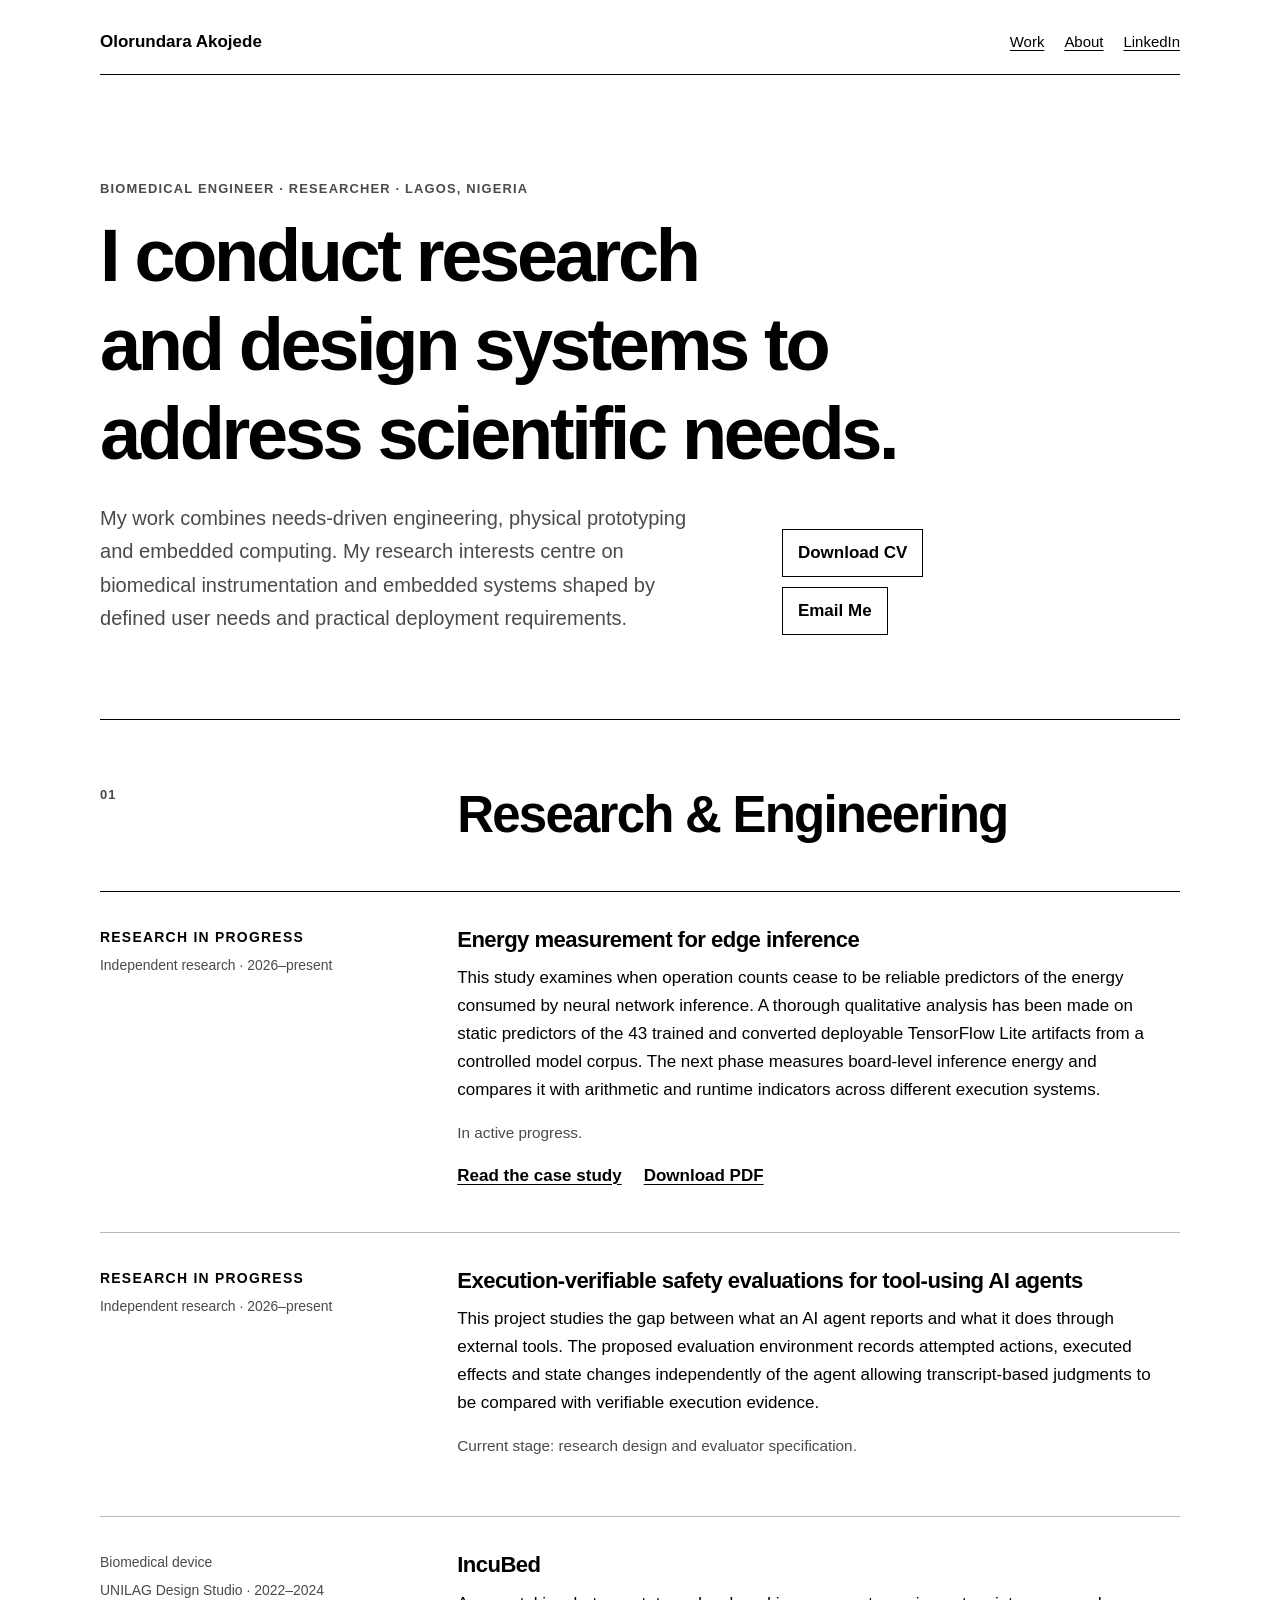
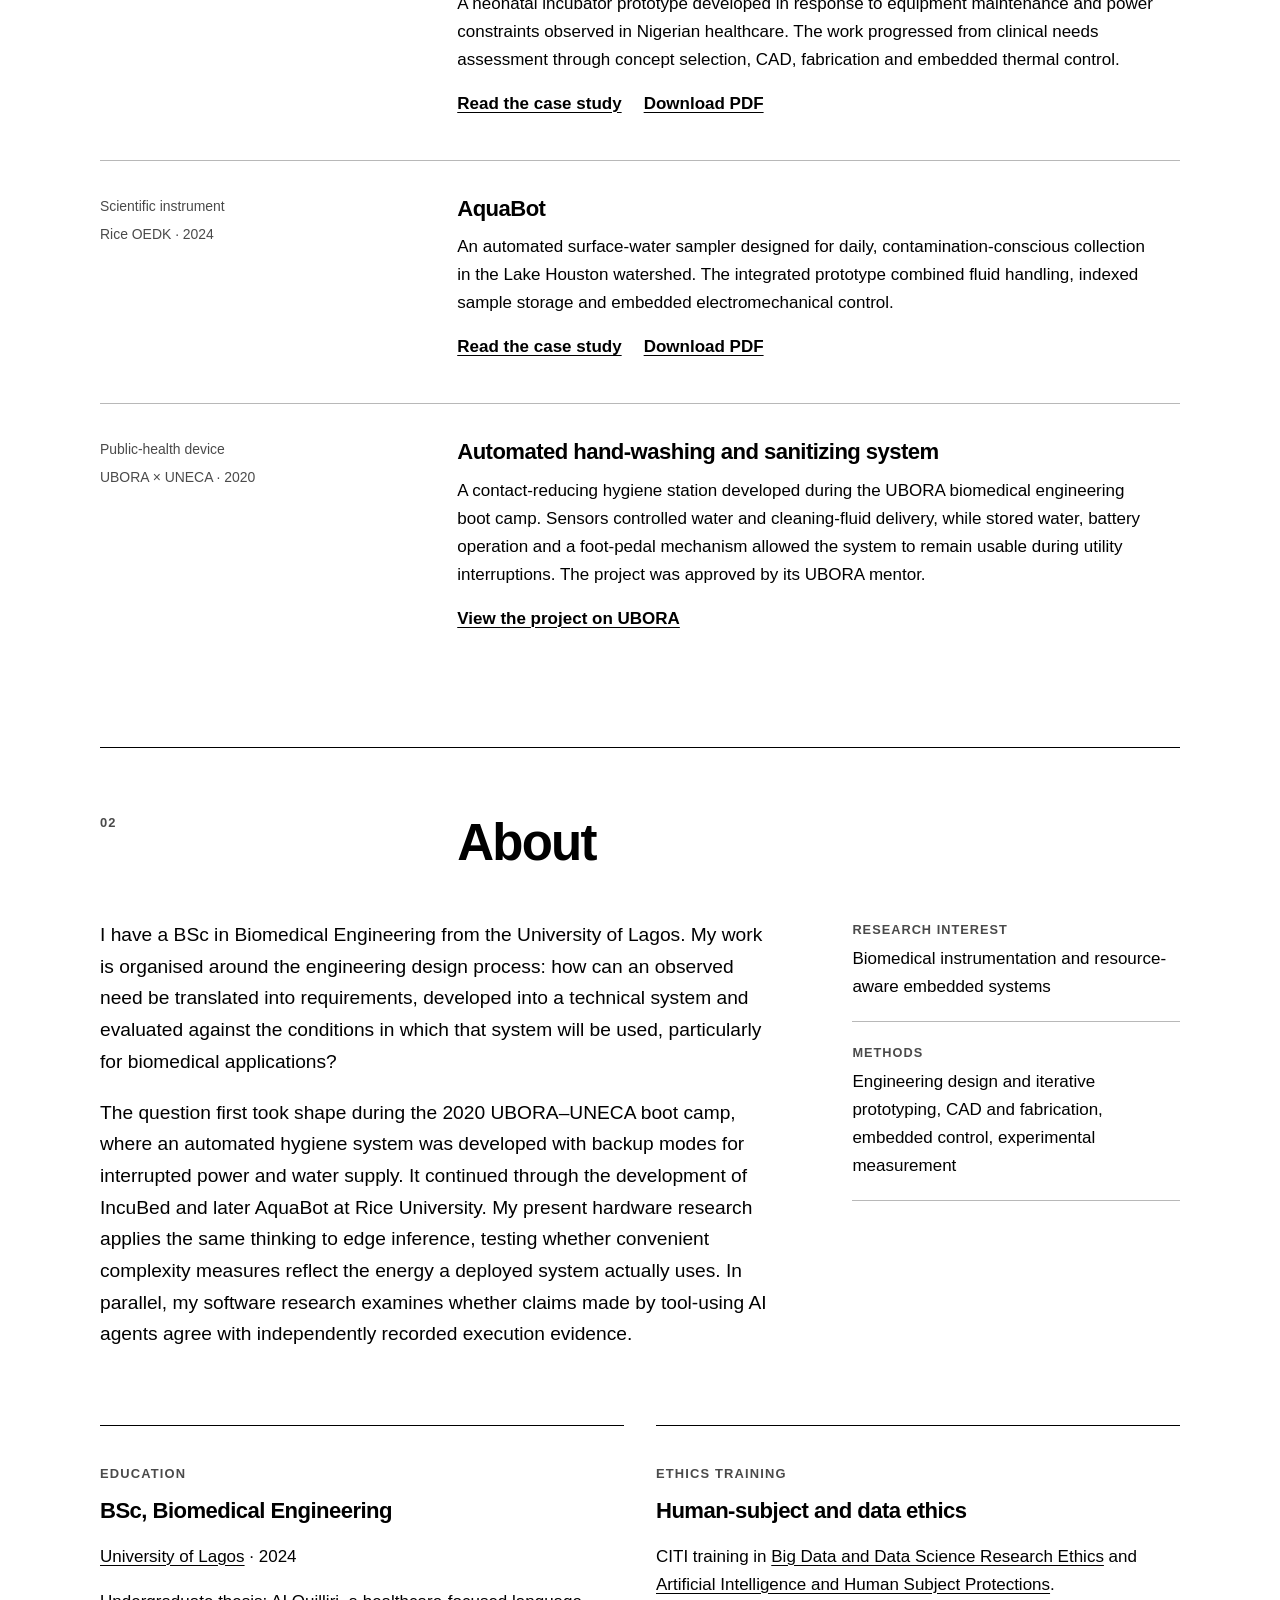
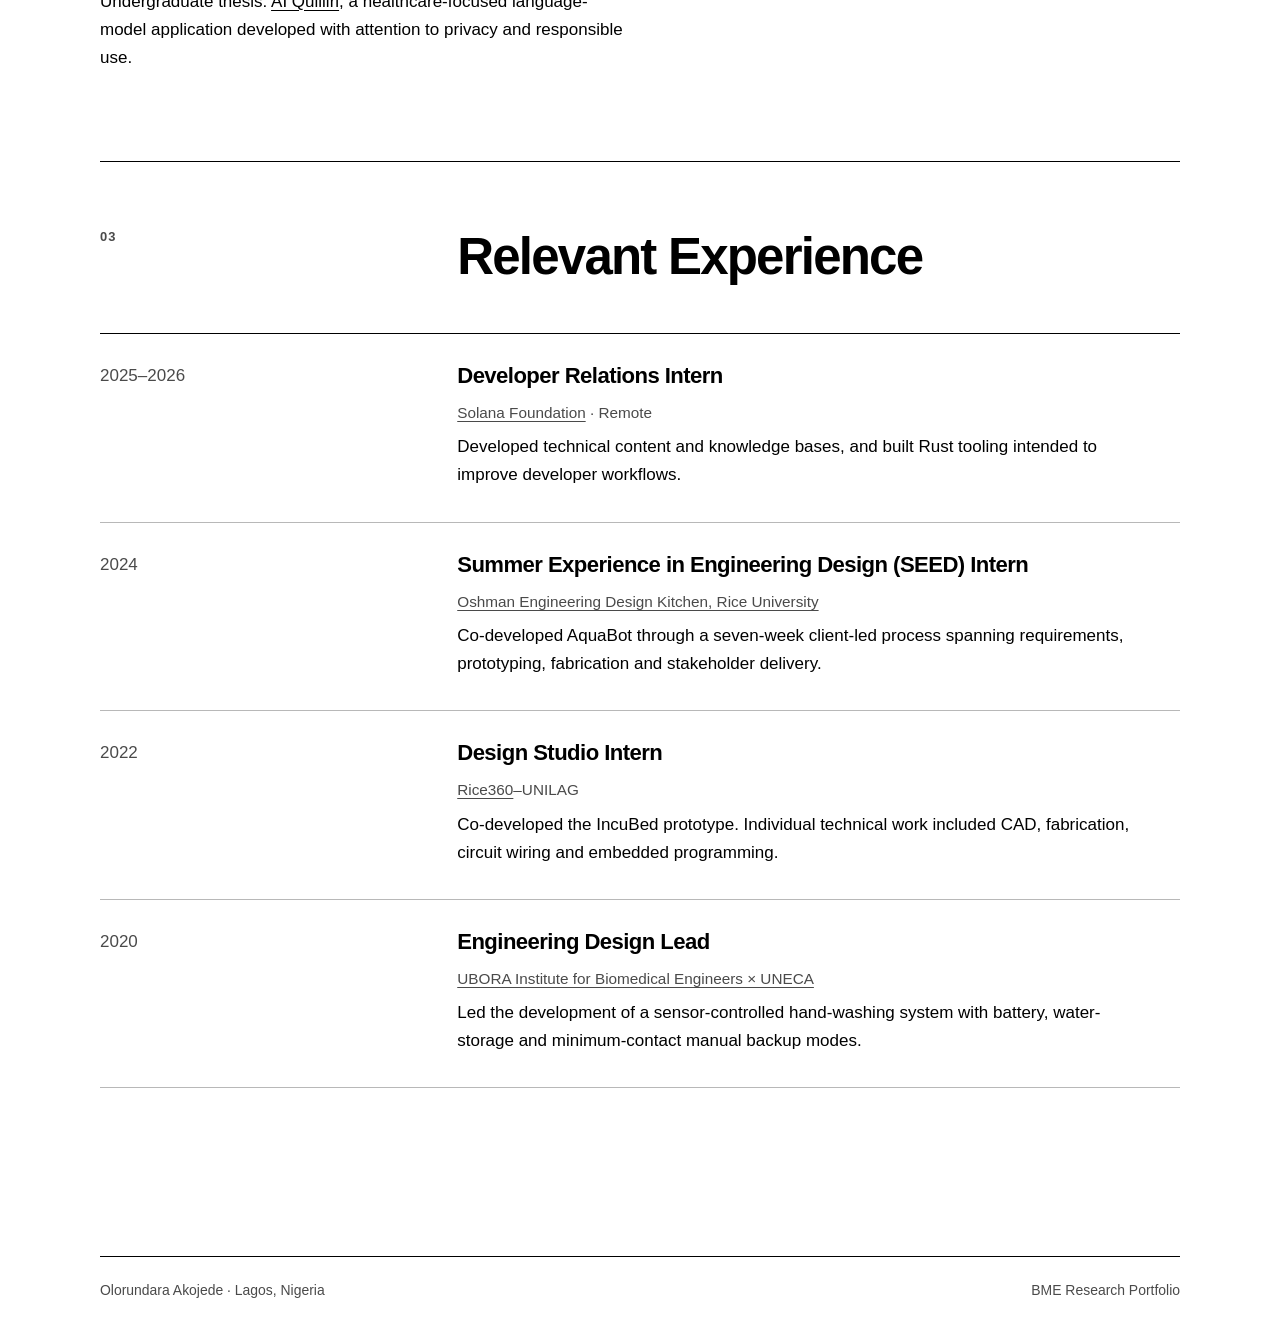
==== index.html @ 92f0db3d "initial commit" ====
<!doctype html>
<html lang="en">
<head>
  <meta charset="utf-8">
  <meta name="viewport" content="width=device-width, initial-scale=1">
  <meta name="description" content="Research portfolio of Olorundara Akojede, a biomedical engineer working across instrumentation, embedded systems and edge inference.">
  <title>Olorundara Akojede — Biomedical engineer and Researcher</title>
  <link rel="stylesheet" href="styles.css">
</head>
<body>
  <header class="site-header">
    <a class="site-name" href="./">Olorundara Akojede</a>
    <nav class="site-nav" aria-label="Primary navigation">
      <a href="#work">Work</a>
      <a href="#about">About</a>
      <a href="https://www.linkedin.com/in/dvrvsimi/">LinkedIn</a>
    </nav>
  </header>

  <main>
    <section class="hero" aria-labelledby="page-title">
      <p class="eyebrow">Biomedical engineer · Researcher · Lagos, Nigeria</p>
      <h1 id="page-title">I conduct research and design systems to address scientific needs.</h1>
      <div class="hero-copy">
        <p>
          My work combines needs-driven engineering, physical prototyping and
          embedded computing. My research interests centre on biomedical
          instrumentation and embedded systems shaped by defined user needs
          and practical deployment requirements.
        </p>
        <div class="primary-links" aria-label="Profile links">
          <a href="downloads/olorundara-akojede-cv.pdf">Download CV</a>
          <a href="mailto:daraakojede01@gmail.com">Email Me</a>
        </div>
      </div>
    </section>

    <section class="section" id="work" aria-labelledby="work-title">
      <div class="section-heading">
        <p class="section-number">01</p>
        <h2 id="work-title">Research & Engineering</h2>
      </div>

      <article class="featured-work current-work">
        <div class="work-meta">
          <p class="status">Research in progress</p>
          <p>Independent research · 2026–present</p>
        </div>
        <div class="work-copy">
          <h3>Energy measurement for edge inference</h3>
          <p>
            This study examines when operation counts cease to be reliable
            predictors of the energy consumed by neural network inference. A thorough qualitative analysis has been made on static predictors of the 43 trained and converted deployable TensorFlow Lite artifacts from a controlled model corpus. The next phase measures
            board-level inference energy and compares it with arithmetic and runtime indicators across different execution systems.
          </p>
          <p class="work-note">
            In active progress.
          </p>
          <div class="project-links">
            <a href="projects/edge-inference-energy/">Read the case study</a>
            <a href="downloads/edge-inference-energy-case-study.pdf">Download PDF</a>
          </div>
        </div>
      </article>

      <article class="featured-work current-work">
        <div class="work-meta">
          <p class="status">Research in progress</p>
          <p>Independent research · 2026–present</p>
        </div>
        <div class="work-copy">
          <h3>Execution-verifiable safety evaluations for tool-using AI agents</h3>
          <p>
            This project studies the gap between what an AI agent reports and
            what it does through external tools. The proposed evaluation
            environment records attempted actions, executed effects and state
            changes independently of the agent allowing transcript-based
            judgments to be compared with verifiable execution evidence.
          </p>
          <p class="work-note">
            Current stage: research design and evaluator specification.
          </p>
        </div>
      </article>

      <article class="featured-work">
        <div class="work-meta">
          <p>Biomedical device</p>
          <p>UNILAG Design Studio · 2022–2024</p>
        </div>
        <div class="work-copy">
          <h3>IncuBed</h3>
          <p>
            A neonatal incubator prototype developed in response to equipment
            maintenance and power constraints observed in Nigerian healthcare.
            The work progressed from clinical needs assessment through concept
            selection, CAD, fabrication and embedded thermal control.
          </p>
          <div class="project-links">
            <a href="projects/incubed/">Read the case study</a>
            <a href="downloads/incubed-technical-case-study.pdf">Download PDF</a>
          </div>
        </div>
      </article>

      <article class="featured-work">
        <div class="work-meta">
          <p>Scientific instrument</p>
          <p>Rice OEDK · 2024</p>
        </div>
        <div class="work-copy">
          <h3>AquaBot</h3>
          <p>
            An automated surface-water sampler designed for daily,
            contamination-conscious collection in the Lake Houston watershed.
            The integrated prototype combined fluid handling, indexed sample
            storage and embedded electromechanical control.
          </p>
          <div class="project-links">
            <a href="projects/aquabot/">Read the case study</a>
            <a href="downloads/aquabot-technical-case-study.pdf">Download PDF</a>
          </div>
        </div>
      </article>

      <article class="featured-work">
        <div class="work-meta">
          <p>Public-health device</p>
          <p>UBORA × UNECA · 2020</p>
        </div>
        <div class="work-copy">
          <h3>Automated hand-washing and sanitizing system</h3>
          <p>
            A contact-reducing hygiene station developed during the UBORA
            biomedical engineering boot camp. Sensors controlled water and
            cleaning-fluid delivery, while stored water, battery operation and
            a foot-pedal mechanism allowed the system to remain usable during
            utility interruptions. The project was approved by its UBORA mentor.
          </p>
          <div class="project-links">
            <a href="https://platform.ubora-biomedical.org/projects/fc8e7135-3fd3-4396-9abc-dc06dca22659">View the project on UBORA</a>
          </div>
        </div>
      </article>
    </section>

    <section class="section" id="about" aria-labelledby="about-title">
      <div class="section-heading">
        <p class="section-number">02</p>
        <h2 id="about-title">About</h2>
      </div>
      <div class="about-grid">
        <div class="about-copy">
          <p>
            I have a BSc in Biomedical Engineering from the University of
            Lagos. My work is organised around the engineering design process:
            how can an observed need be translated into requirements, developed
            into a technical system and evaluated against the conditions in
            which that system will be used, particularly for biomedical
            applications?
          </p>
          <p>
            The question first took shape during the 2020 UBORA–UNECA boot camp,
            where an automated hygiene system was developed with backup modes
            for interrupted power and water supply. It continued through the
            development of IncuBed and later AquaBot at Rice University. My
            present hardware research applies the same thinking to edge
            inference, testing whether convenient complexity measures reflect
            the energy a deployed system actually uses. In parallel, my
            software research examines whether claims made by tool-using AI
            agents agree with independently recorded execution evidence.
          </p>
        </div>
        <dl class="profile-facts">
          <div>
            <dt>Research interest</dt>
            <dd>Biomedical instrumentation and resource-aware embedded systems</dd>
          </div>
          <div>
            <dt>Methods</dt>
            <dd>Engineering design and iterative prototyping, CAD and fabrication, embedded control, experimental measurement</dd>
          </div>
          
        </dl>
      </div>

      <div class="background-grid about-details">
        <article>
          <p class="eyebrow">Education</p>
          <h3>BSc, Biomedical Engineering</h3>
          <p><a href="https://unilag.edu.ng/">University of Lagos</a> · 2024</p>
          <p>Undergraduate thesis: <a href="https://docs.google.com/document/d/1ZW81ZTbGGo_Vd_jp1E2oftiIUj1Y92j4quZ7wsq73sM/edit?usp=drivesdk">AI Quilliri</a>, a healthcare-focused language-model application developed with attention to privacy and responsible use.</p>
        </article>
        <article>
          <p class="eyebrow">Ethics training</p>
          <h3>Human-subject and data ethics</h3>
          <p>
            CITI training in
            <a href="https://www.citiprogram.org/verify/?k5678aa36-f25e-4f86-9d90-2067caba121b-59670761">Big Data and Data Science Research Ethics</a>
            and
            <a href="https://www.citiprogram.org/verify/?wb5d5e115-e290-4fad-8875-8e9c4bbfd83f-59670758">Artificial Intelligence and Human Subject Protections</a>.
          </p>
        </article>
      </div>
    </section>

    <section class="section" aria-labelledby="experience-title">
      <div class="section-heading">
        <p class="section-number">03</p>
        <h2 id="experience-title">Relevant Experience</h2>
      </div>
      <div class="record-list">
        <article class="record">
          <p class="record-date">2025–2026</p>
          <div>
            <h3>Developer Relations Intern</h3>
            <p class="record-place"><a href="https://solana.org/">Solana Foundation</a> · Remote</p>
            <p>Developed technical content and knowledge bases, and built Rust tooling intended to improve developer workflows.</p>
          </div>
        </article>
        <article class="record">
          <p class="record-date">2024</p>
          <div>
            <h3>Summer Experience in Engineering Design (SEED) Intern</h3>
            <p class="record-place"><a href="https://oedk.rice.edu/">Oshman Engineering Design Kitchen, Rice University</a></p>
            <p>Co-developed AquaBot through a seven-week client-led process spanning requirements, prototyping, fabrication and stakeholder delivery.</p>
          </div>
        </article>
        <article class="record">
          <p class="record-date">2022</p>
          <div>
            <h3>Design Studio Intern</h3>
            <p class="record-place"><a href="https://rice360.rice.edu/">Rice360</a>–UNILAG</p>
            <p>Co-developed the IncuBed prototype. Individual technical work included CAD, fabrication, circuit wiring and embedded programming.</p>
          </div>
        </article>
        <article class="record">
          <p class="record-date">2020</p>
          <div>
            <h3>Engineering Design Lead</h3>
            <p class="record-place"><a href="https://platform.ubora-biomedical.org/projects/fc8e7135-3fd3-4396-9abc-dc06dca22659">UBORA Institute for Biomedical Engineers × UNECA</a></p>
            <p>Led the development of a sensor-controlled hand-washing system with battery, water-storage and minimum-contact manual backup modes.</p>
          </div>
        </article>
      </div>
    </section>

  </main>

  <footer class="site-footer">
    <span>Olorundara Akojede · Lagos, Nigeria</span>
    <span>BME Research Portfolio</span>
  </footer>
</body>
</html>
---- styles.css ----
:root {
  color-scheme: light;
  --ink: #000;
  --paper: #fff;
  --muted: #4a4a4a;
  --rule: #b8b8b8;
  --measure: 760px;
}

* {
  box-sizing: border-box;
}

html {
  background: var(--paper);
  color: var(--ink);
  font-family: Arial, Helvetica, sans-serif;
  font-size: 17px;
  line-height: 1.65;
}

body {
  margin: 0;
  background: var(--paper);
}

a {
  color: inherit;
  text-decoration-thickness: 1px;
  text-underline-offset: 0.18em;
}

a:hover,
a:focus-visible {
  text-decoration-thickness: 2px;
}

.site-header,
.site-footer,
main {
  width: min(calc(100% - 40px), 1080px);
  margin-inline: auto;
}

.site-header {
  display: flex;
  align-items: baseline;
  justify-content: space-between;
  gap: 24px;
  padding: 28px 0 18px;
  border-bottom: 1px solid var(--ink);
}

.site-name {
  font-size: 1rem;
  font-weight: 700;
  text-decoration: none;
}

.site-nav {
  display: flex;
  gap: 20px;
  font-size: 0.88rem;
}

main {
  padding: 72px 0 96px;
}

.intro,
.project-report {
  max-width: var(--measure);
}

.hero {
  padding: 18px 0 84px;
}

.hero h1 {
  max-width: 980px;
}

.hero-copy {
  display: grid;
  grid-template-columns: minmax(0, 1.7fr) minmax(180px, 0.6fr);
  gap: 64px;
  align-items: end;
  max-width: 900px;
}

.hero-copy > p {
  margin: 0;
  color: var(--muted);
  font-size: 1.18rem;
}

.primary-links,
.project-links {
  display: flex;
  flex-wrap: wrap;
  gap: 10px 22px;
}

.primary-links {
  align-items: stretch;
  font-weight: 700;
}

.primary-links a {
  padding: 9px 15px;
  border: 1px solid var(--ink);
  text-decoration: none;
}

.primary-links a:hover,
.primary-links a:focus-visible {
  background: var(--ink);
  color: var(--paper);
}

.eyebrow,
.project-meta,
.project-label {
  color: var(--muted);
  font-size: 0.76rem;
  font-weight: 700;
  letter-spacing: 0.09em;
  text-transform: uppercase;
}

h1,
h2,
h3,
h4 {
  line-height: 1.2;
  text-wrap: balance;
}

h1 {
  max-width: 900px;
  margin: 10px 0 24px;
  font-size: clamp(2.15rem, 6vw, 4.35rem);
  letter-spacing: -0.045em;
}

.intro > p:not(.eyebrow) {
  max-width: 650px;
  color: var(--muted);
  font-size: 1.18rem;
}

.project-list {
  margin-top: 72px;
  border-top: 1px solid var(--ink);
}

.project-summary {
  display: grid;
  grid-template-columns: minmax(150px, 0.45fr) minmax(0, 1fr);
  gap: 32px;
  padding: 34px 0 38px;
  border-bottom: 1px solid var(--ink);
}

.project-summary h2 {
  margin: 0 0 8px;
  font-size: clamp(1.6rem, 3vw, 2.2rem);
}

.project-summary p {
  margin: 0 0 14px;
}

.project-link {
  font-weight: 700;
}

.section {
  padding: 64px 0 72px;
  border-top: 1px solid var(--ink);
}

.section-heading {
  display: grid;
  grid-template-columns: minmax(150px, 0.45fr) minmax(0, 1fr);
  gap: 32px;
  margin-bottom: 46px;
}

.section-heading h2,
.section-number {
  margin: 0;
}

.section-heading h2 {
  font-size: clamp(1.8rem, 4vw, 3rem);
  letter-spacing: -0.035em;
}

.section-number,
.status {
  color: var(--muted);
  font-size: 0.76rem;
  font-weight: 700;
  letter-spacing: 0.09em;
  text-transform: uppercase;
}

.featured-work {
  display: grid;
  grid-template-columns: minmax(150px, 0.45fr) minmax(0, 1fr);
  gap: 32px;
  padding: 34px 0 42px;
  border-top: 1px solid var(--rule);
}

.featured-work:first-of-type {
  border-top-color: var(--ink);
}

.work-meta p {
  margin: 0 0 5px;
  color: var(--muted);
  font-size: 0.82rem;
}

.work-meta .status {
  color: var(--ink);
}

.work-copy h3,
.record h3,
.background-grid h3 {
  margin: 0 0 10px;
  font-size: 1.3rem;
  line-height: 1.28;
  letter-spacing: -0.025em;
  text-align: left;
  text-wrap: wrap;
}

.work-copy > p {
  max-width: 700px;
  margin: 0 0 16px;
}

.work-note {
  color: var(--muted);
  font-size: 0.9rem;
}

.project-links {
  font-weight: 700;
}

.about-grid {
  display: grid;
  grid-template-columns: minmax(0, 1.35fr) minmax(260px, 0.65fr);
  gap: 72px;
}

.about-copy {
  max-width: 700px;
  font-size: 1.13rem;
}

.about-copy p:first-child {
  margin-top: 0;
}

.profile-facts {
  margin: 0;
}

.profile-facts div {
  padding: 0 0 20px;
  margin-bottom: 20px;
  border-bottom: 1px solid var(--rule);
}

.profile-facts dt {
  margin-bottom: 5px;
  color: var(--muted);
  font-size: 0.75rem;
  font-weight: 700;
  letter-spacing: 0.08em;
  text-transform: uppercase;
}

.profile-facts dd {
  margin: 0;
}

.record-list {
  border-top: 1px solid var(--ink);
}

.record {
  display: grid;
  grid-template-columns: minmax(150px, 0.45fr) minmax(0, 1fr);
  gap: 32px;
  padding: 28px 0 32px;
  border-bottom: 1px solid var(--rule);
}

.record-date,
.record-place {
  color: var(--muted);
}

.record-date,
.record p {
  margin-top: 0;
}

.record-place {
  margin-bottom: 8px;
  font-size: 0.9rem;
}

.record div > p:last-child {
  max-width: 680px;
  margin-bottom: 0;
}

.background-grid {
  display: grid;
  grid-template-columns: repeat(2, minmax(0, 1fr));
  gap: 32px;
}

.about-details {
  margin-top: 56px;
}

.background-grid article {
  padding-top: 24px;
  border-top: 1px solid var(--ink);
}

.project-header {
  max-width: 900px;
  margin-bottom: 56px;
}

.project-header h1 {
  font-size: clamp(2.2rem, 6vw, 4.4rem);
}

.project-actions {
  display: flex;
  flex-wrap: wrap;
  gap: 12px 22px;
  margin-top: 28px;
}

.project-actions a {
  font-weight: 700;
}

.project-report {
  font-family: Georgia, "Times New Roman", serif;
}

.project-report h1 {
  display: none;
}

.project-report h2 {
  margin: 3.2rem 0 1rem;
  padding-top: 0.65rem;
  border-top: 1px solid var(--ink);
  font-family: Arial, Helvetica, sans-serif;
  font-size: 1.65rem;
  letter-spacing: -0.02em;
}

.project-report h3 {
  margin: 2.2rem 0 0.65rem;
  font-family: Arial, Helvetica, sans-serif;
  font-size: 1.18rem;
}

.project-report p,
.project-report li {
  max-width: 72ch;
}

.project-report img {
  display: block;
  max-width: min(100%, 760px);
  max-height: 680px;
  width: auto;
  height: auto;
  margin: 34px auto 12px;
  object-fit: contain;
}

.project-report img + em,
.project-report p:has(> img) + p strong:first-child {
  font-family: Arial, Helvetica, sans-serif;
  font-size: 0.85rem;
}

blockquote {
  margin: 1.5rem 0;
  padding-left: 1.25rem;
  border-left: 3px solid var(--ink);
}

table {
  display: block;
  width: 100%;
  margin: 1.5rem 0 2rem;
  overflow-x: auto;
  border-collapse: collapse;
  font-family: Arial, Helvetica, sans-serif;
  font-size: 0.88rem;
  line-height: 1.45;
}

th,
td {
  min-width: 150px;
  padding: 10px 12px;
  border: 1px solid var(--ink);
  text-align: left;
  vertical-align: top;
}

th {
  background: #f1f1f1;
}

code {
  font-family: ui-monospace, SFMono-Regular, Menlo, Consolas, monospace;
  font-size: 0.88em;
}

.site-footer {
  display: flex;
  justify-content: space-between;
  gap: 20px;
  padding: 22px 0 36px;
  border-top: 1px solid var(--ink);
  color: var(--muted);
  font-size: 0.82rem;
}

@media (max-width: 650px) {
  .site-header,
  .project-summary,
  .hero-copy,
  .section-heading,
  .featured-work,
  .about-grid,
  .record,
  .background-grid,
  .site-footer {
    display: block;
  }

  .site-nav {
    margin-top: 8px;
  }

  main {
    padding-top: 48px;
  }

  .project-summary .project-label {
    margin-bottom: 10px;
  }

  .hero {
    padding-bottom: 56px;
  }

  .primary-links {
    margin-top: 24px;
  }

  .section {
    padding: 48px 0 56px;
  }

  .section-number,
  .work-meta,
  .record-date {
    margin-bottom: 12px;
  }

  .about-copy {
    font-size: 1.04rem;
  }

  .profile-facts {
    margin-top: 38px;
  }

  .background-grid article + article {
    margin-top: 36px;
  }

  .site-footer span {
    display: block;
    margin-bottom: 5px;
  }
}

@page {
  size: A4;
  margin: 18mm 17mm 20mm;
}

@media print {
  html {
    font-size: 10.5pt;
    line-height: 1.48;
  }

  .site-header,
  .site-footer,
  .project-actions,
  .web-only {
    display: none !important;
  }

  main {
    width: auto;
    padding: 0;
  }

  .project-header {
    margin-bottom: 10mm;
  }

  .project-header h1 {
    margin-top: 2mm;
    font-size: 27pt;
  }

  .project-report {
    max-width: none;
  }

  .project-report h2 {
    break-after: avoid;
    margin-top: 9mm;
    font-size: 16pt;
  }

  .project-report h3,
  figure,
  img {
    break-inside: avoid;
  }

  table {
    display: table;
    overflow: visible;
    break-inside: auto;
  }

  thead {
    display: table-header-group;
  }

  tr {
    break-inside: avoid;
  }

  #references + ol {
    font-size: 9.4pt;
    line-height: 1.34;
  }

  .edge-energy-case-study table {
    font-size: 8.2pt;
    line-height: 1.28;
  }

  .edge-energy-case-study th,
  .edge-energy-case-study td {
    min-width: 0;
    padding: 5px 6px;
  }

  .project-report img {
    max-height: 160mm;
    margin-top: 7mm;
  }

  a {
    text-decoration: none;
  }
}
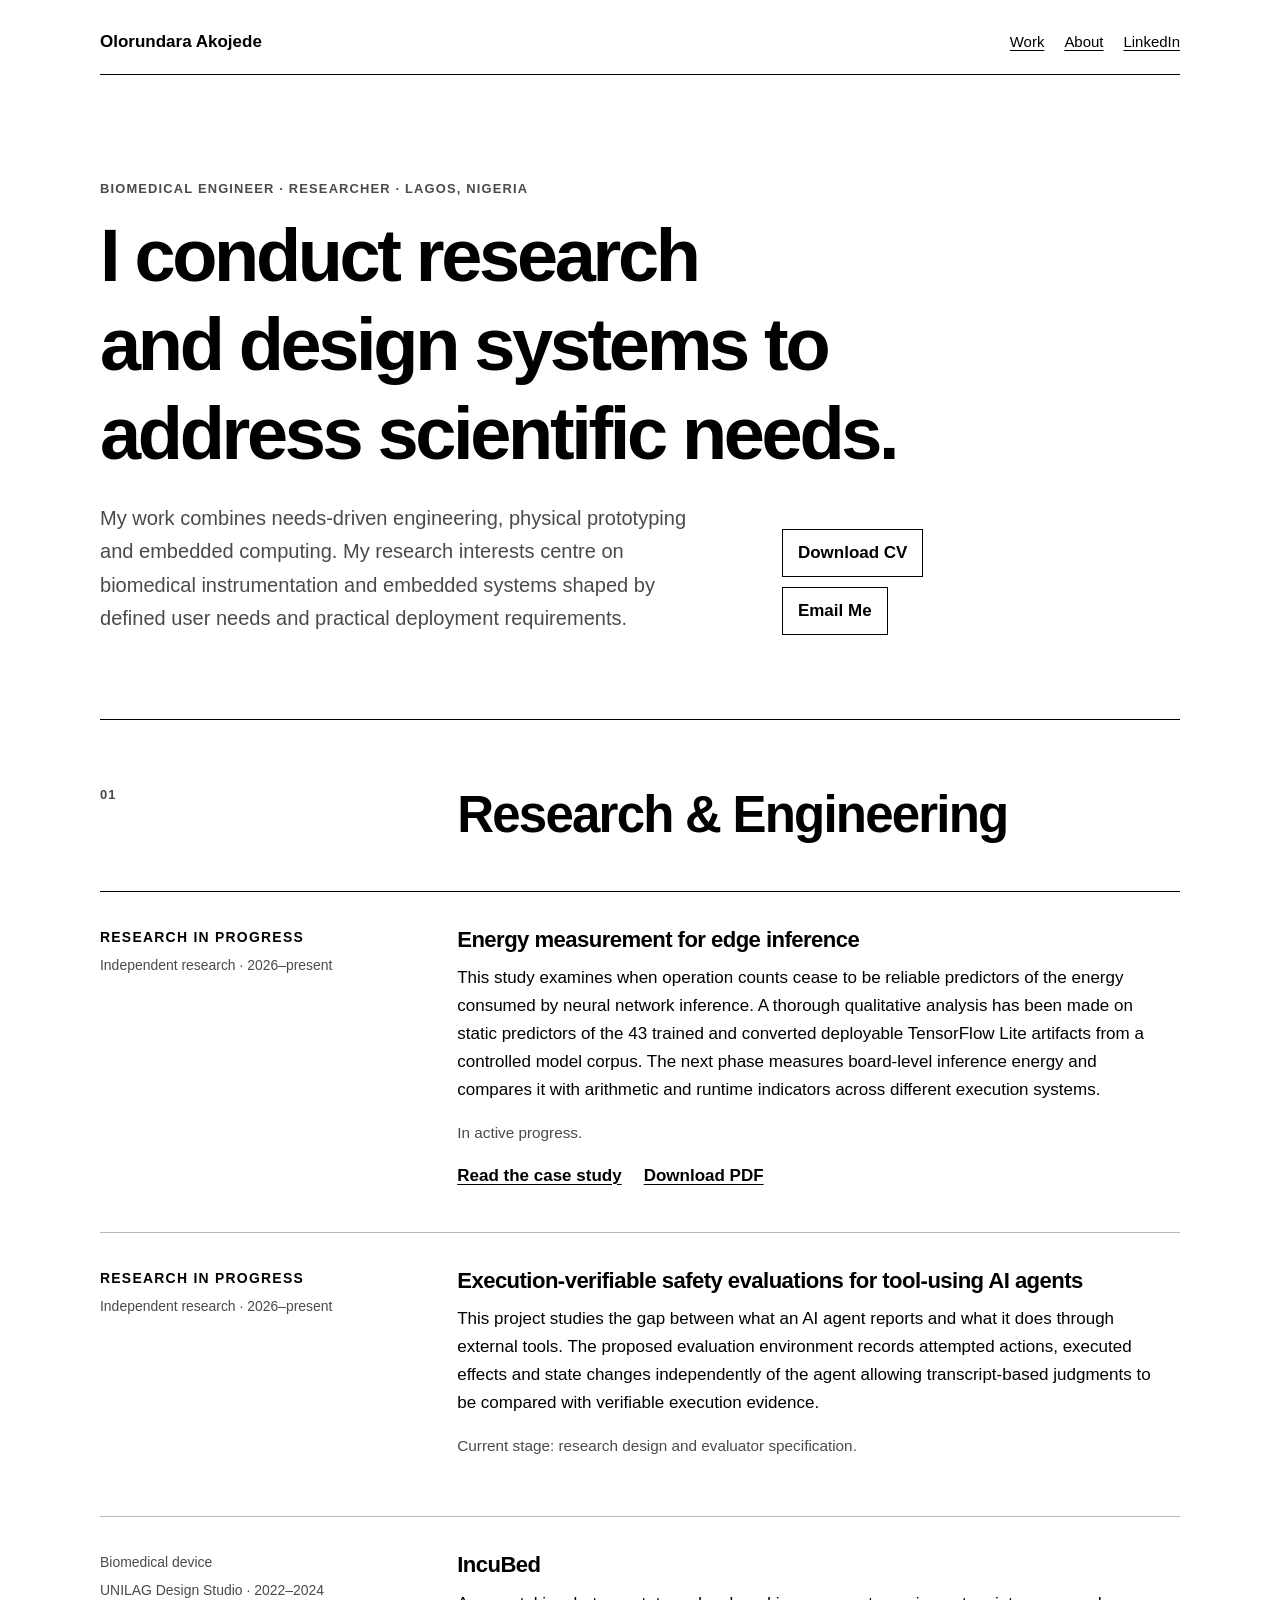
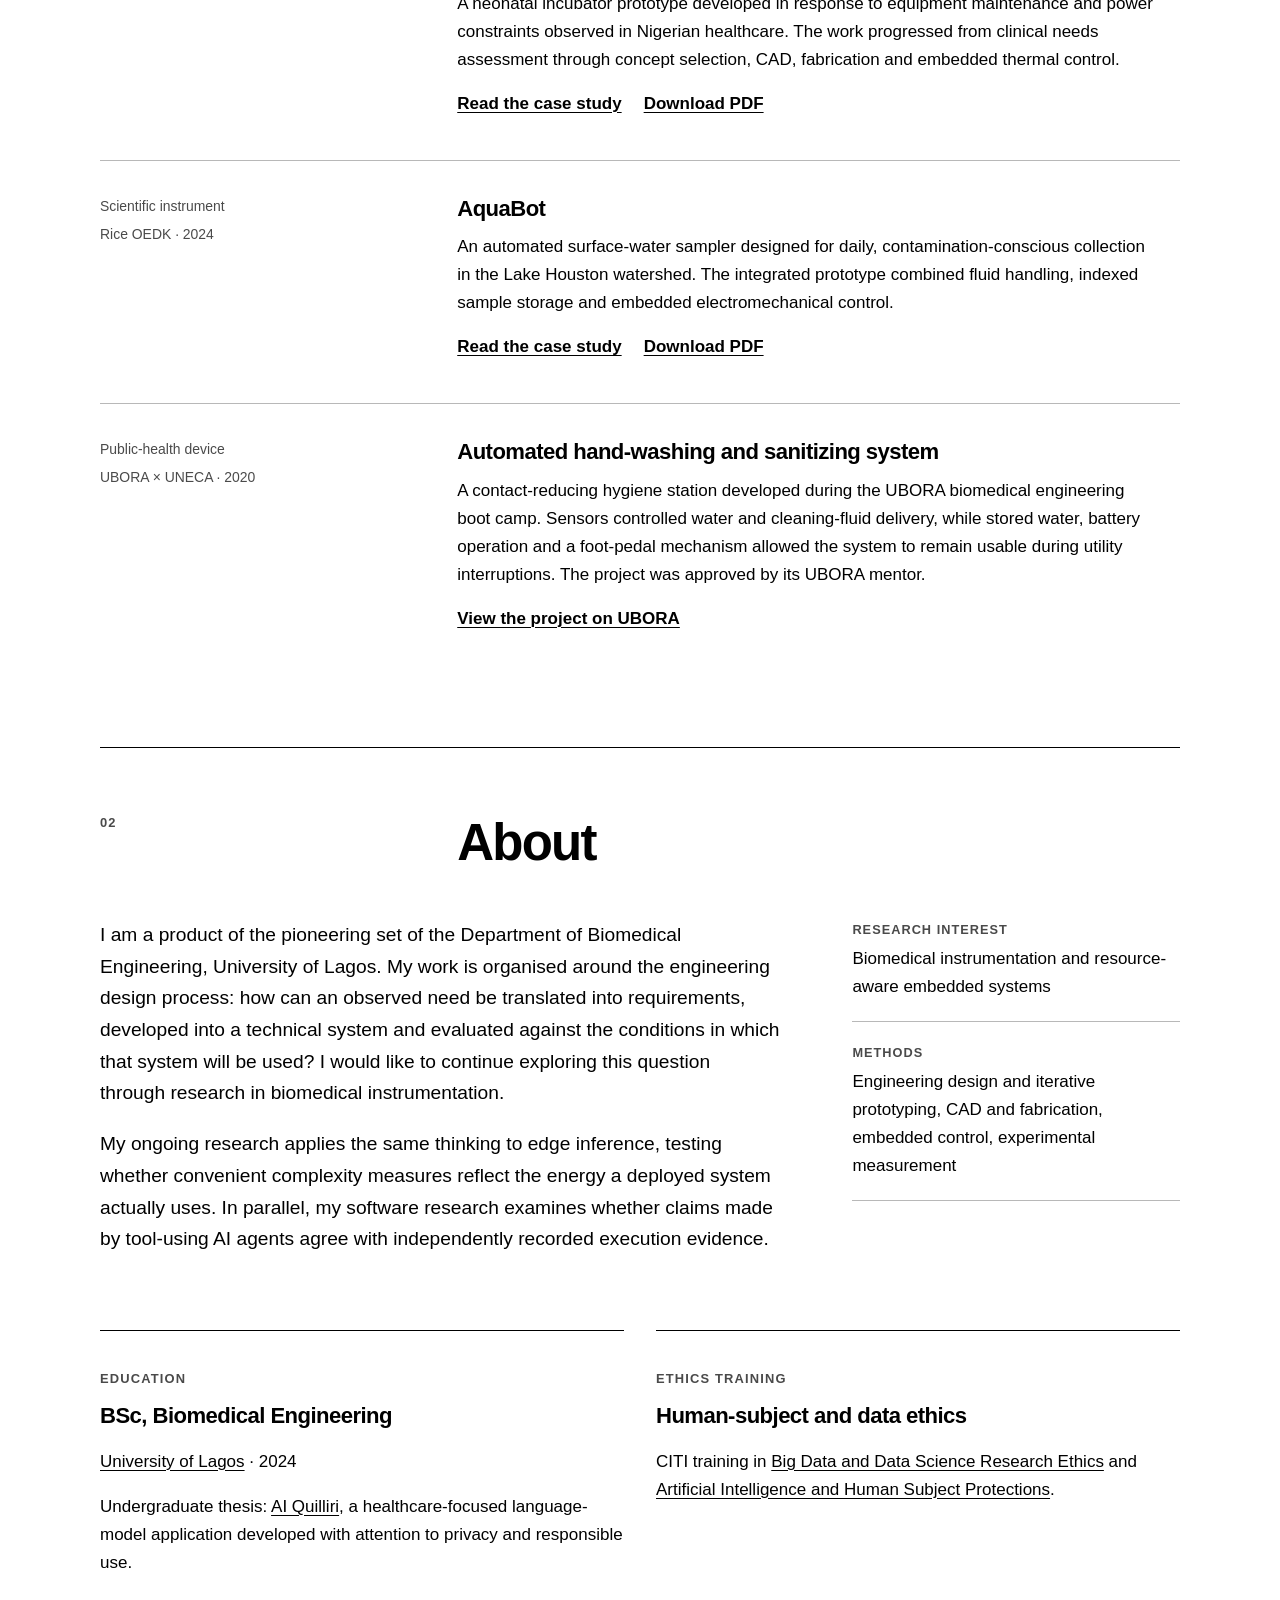
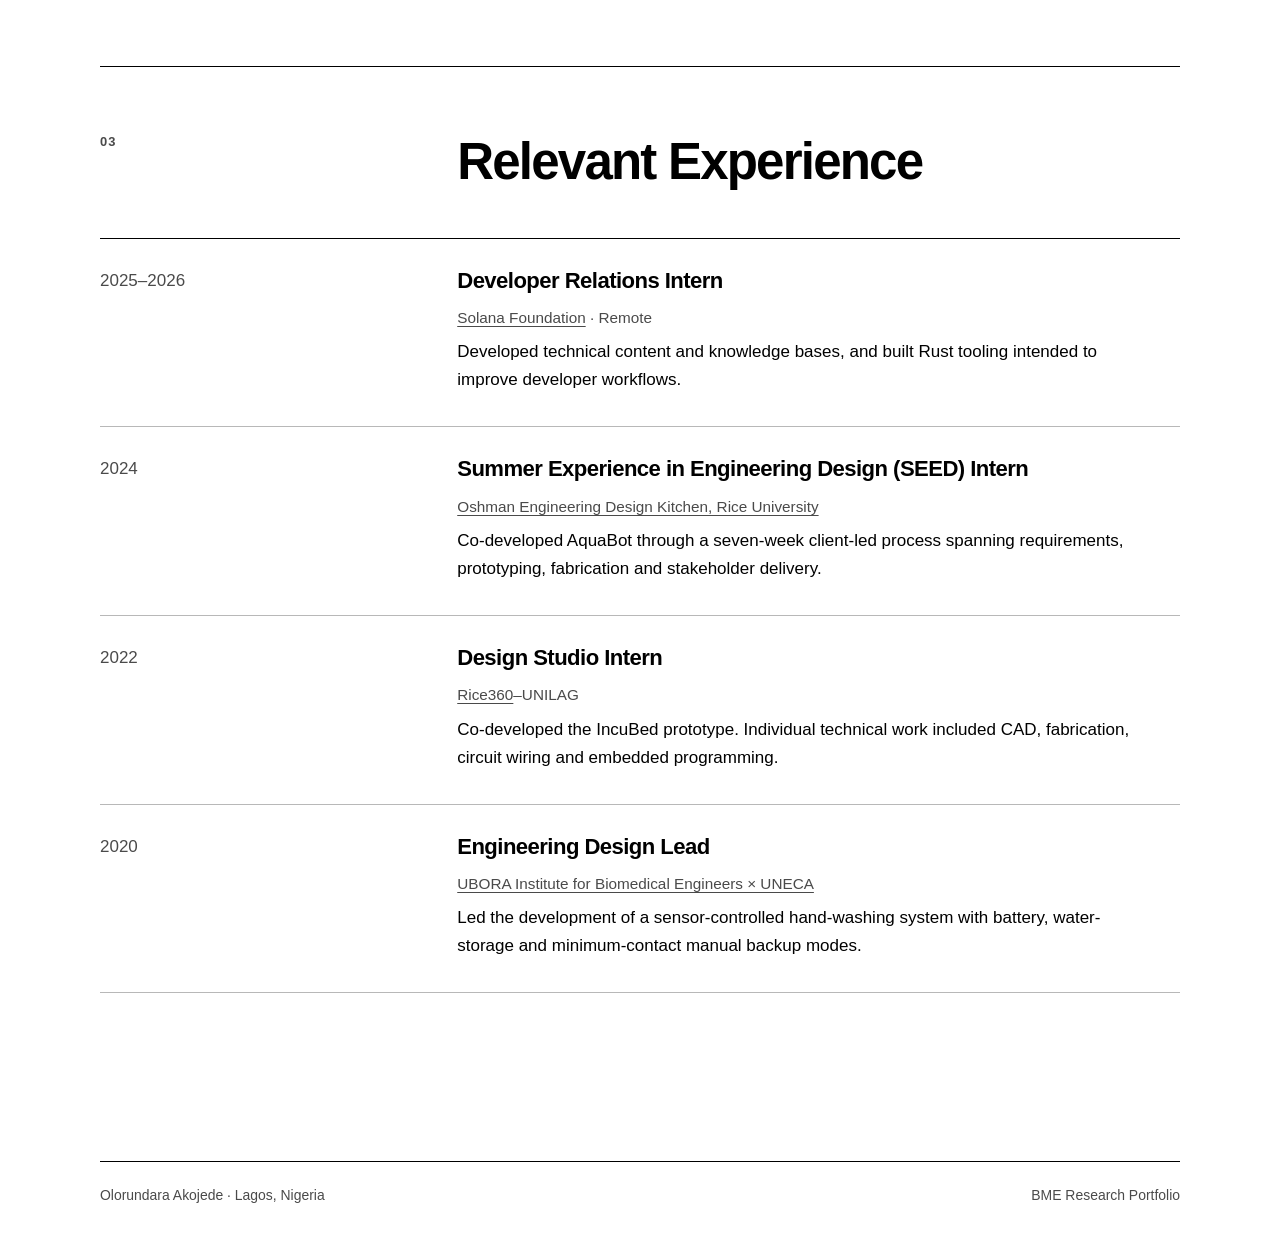
==== commit 2a17ab31: "cleanup" ====
--- a/index.html
+++ b/index.html
@@ -6,6 +6,7 @@
   <meta name="description" content="Research portfolio of Olorundara Akojede, a biomedical engineer working across instrumentation, embedded systems and edge inference.">
   <title>Olorundara Akojede — Biomedical engineer and Researcher</title>
   <link rel="stylesheet" href="styles.css">
+  <link rel="icon" type="image/jpeg" href="pfp.jpeg">
 </head>
 <body>
   <header class="site-header">
@@ -152,19 +153,14 @@
       <div class="about-grid">
         <div class="about-copy">
           <p>
-            I have a BSc in Biomedical Engineering from the University of
+            I am a product of the pioneering set of the Department of Biomedical Engineering, University of
             Lagos. My work is organised around the engineering design process:
             how can an observed need be translated into requirements, developed
             into a technical system and evaluated against the conditions in
-            which that system will be used, particularly for biomedical
-            applications?
-          </p>
-          <p>
-            The question first took shape during the 2020 UBORA–UNECA boot camp,
-            where an automated hygiene system was developed with backup modes
-            for interrupted power and water supply. It continued through the
-            development of IncuBed and later AquaBot at Rice University. My
-            present hardware research applies the same thinking to edge
+            which that system will be used? I would like to continue exploring this question through research in biomedical instrumentation.
+          </p>
+          <p>
+            My ongoing research applies the same thinking to edge
             inference, testing whether convenient complexity measures reflect
             the energy a deployed system actually uses. In parallel, my
             software research examines whether claims made by tool-using AI
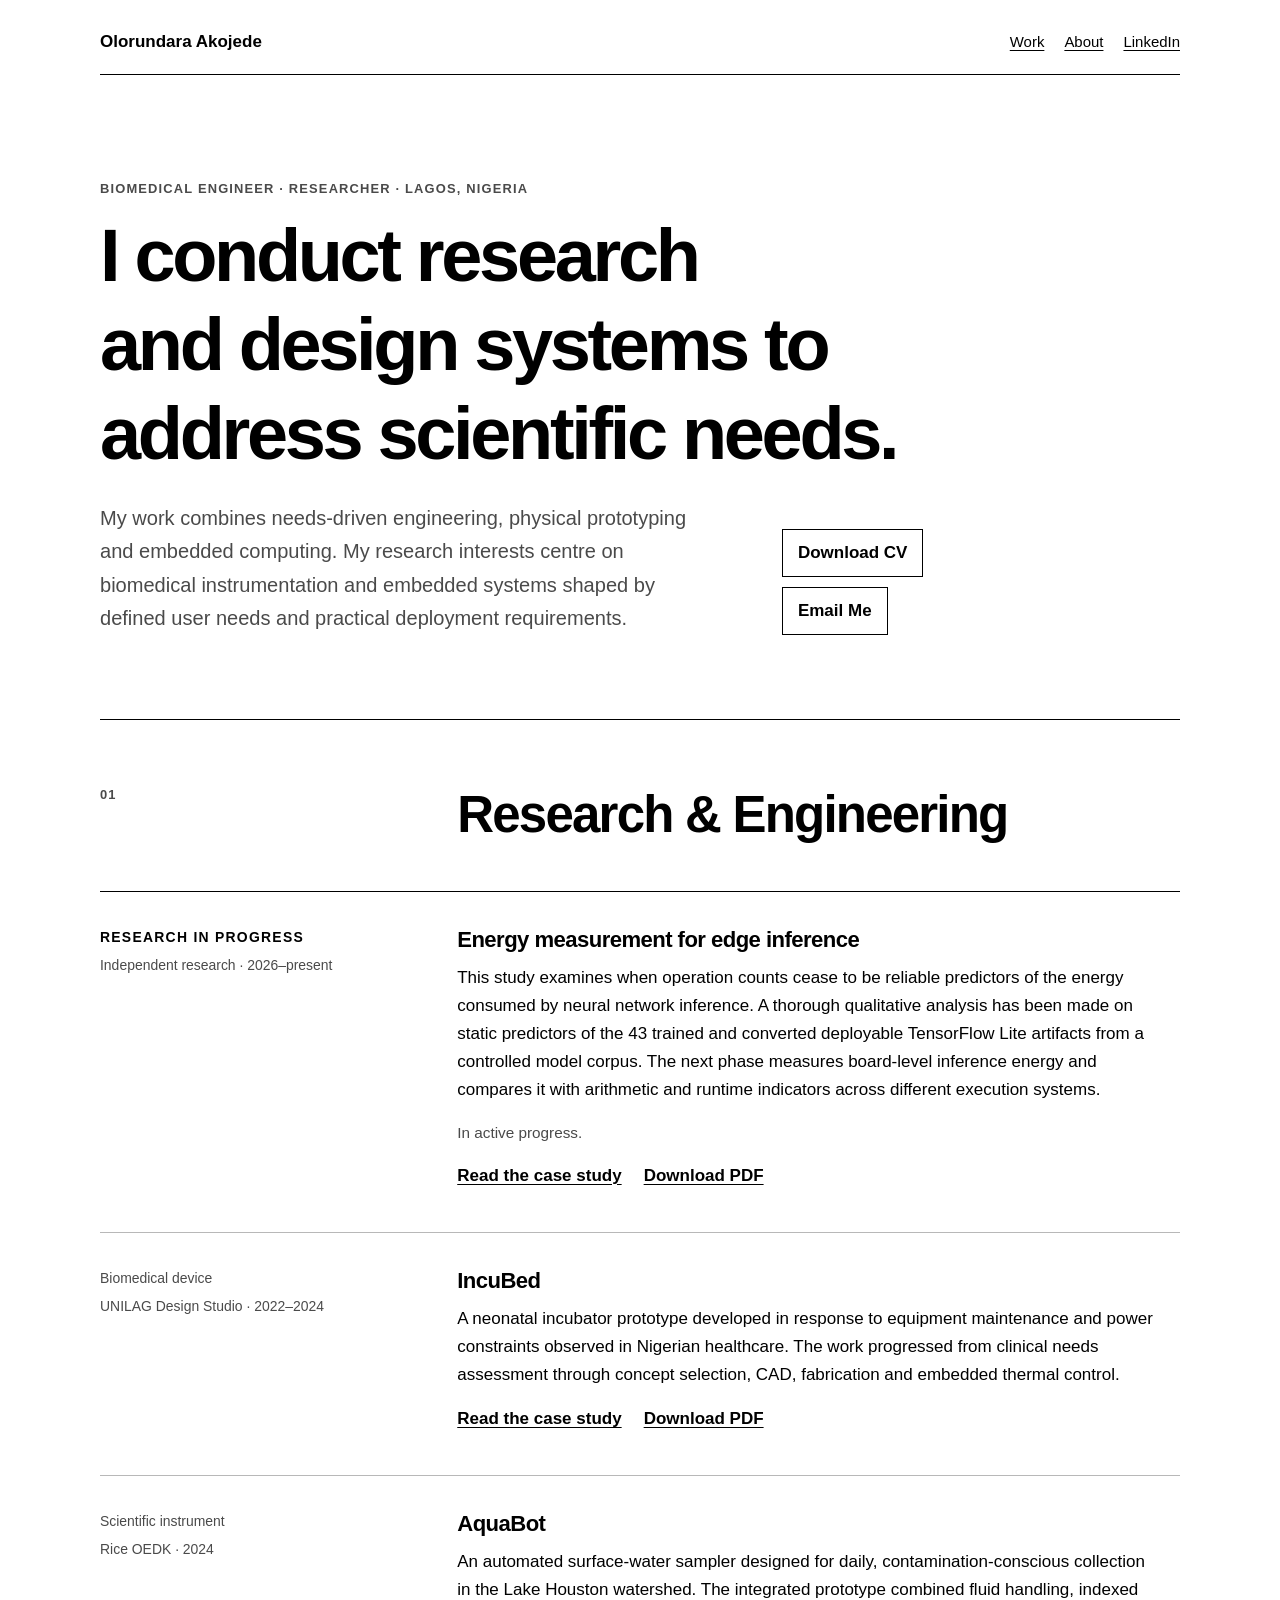
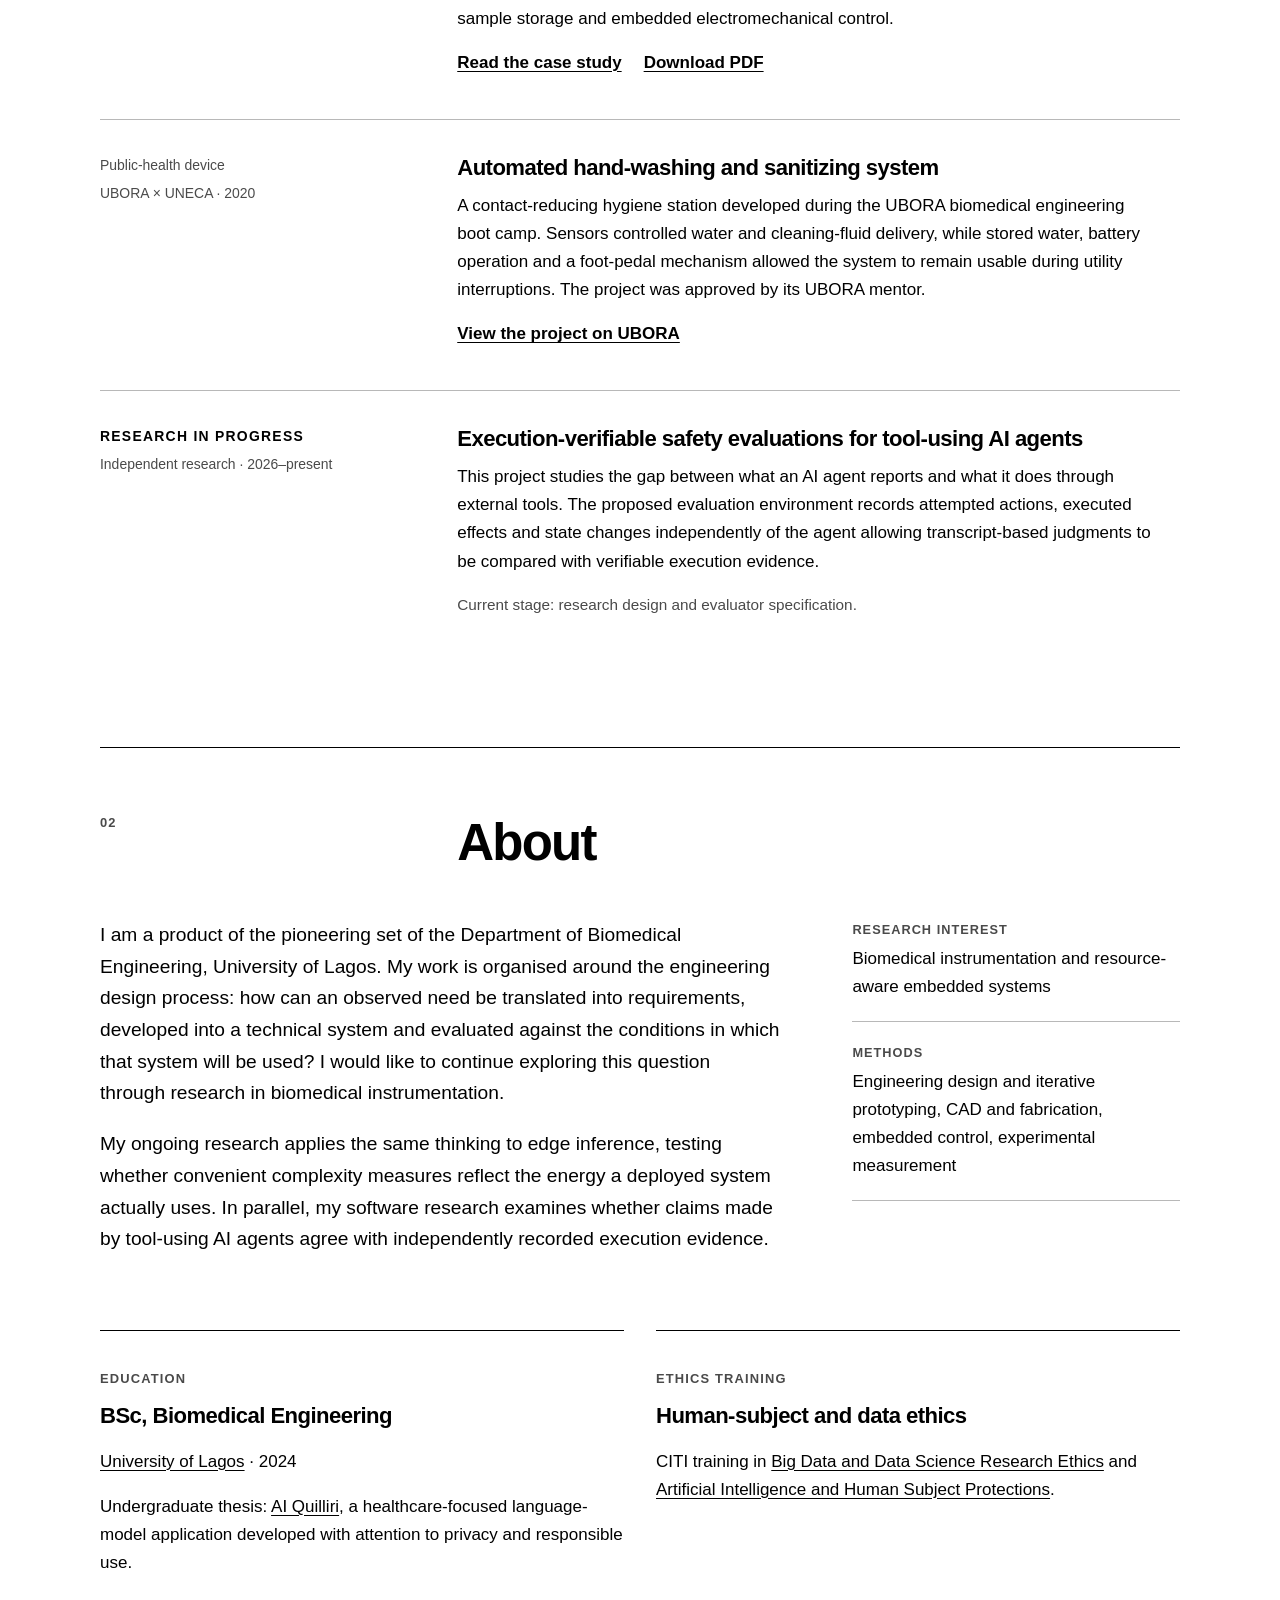
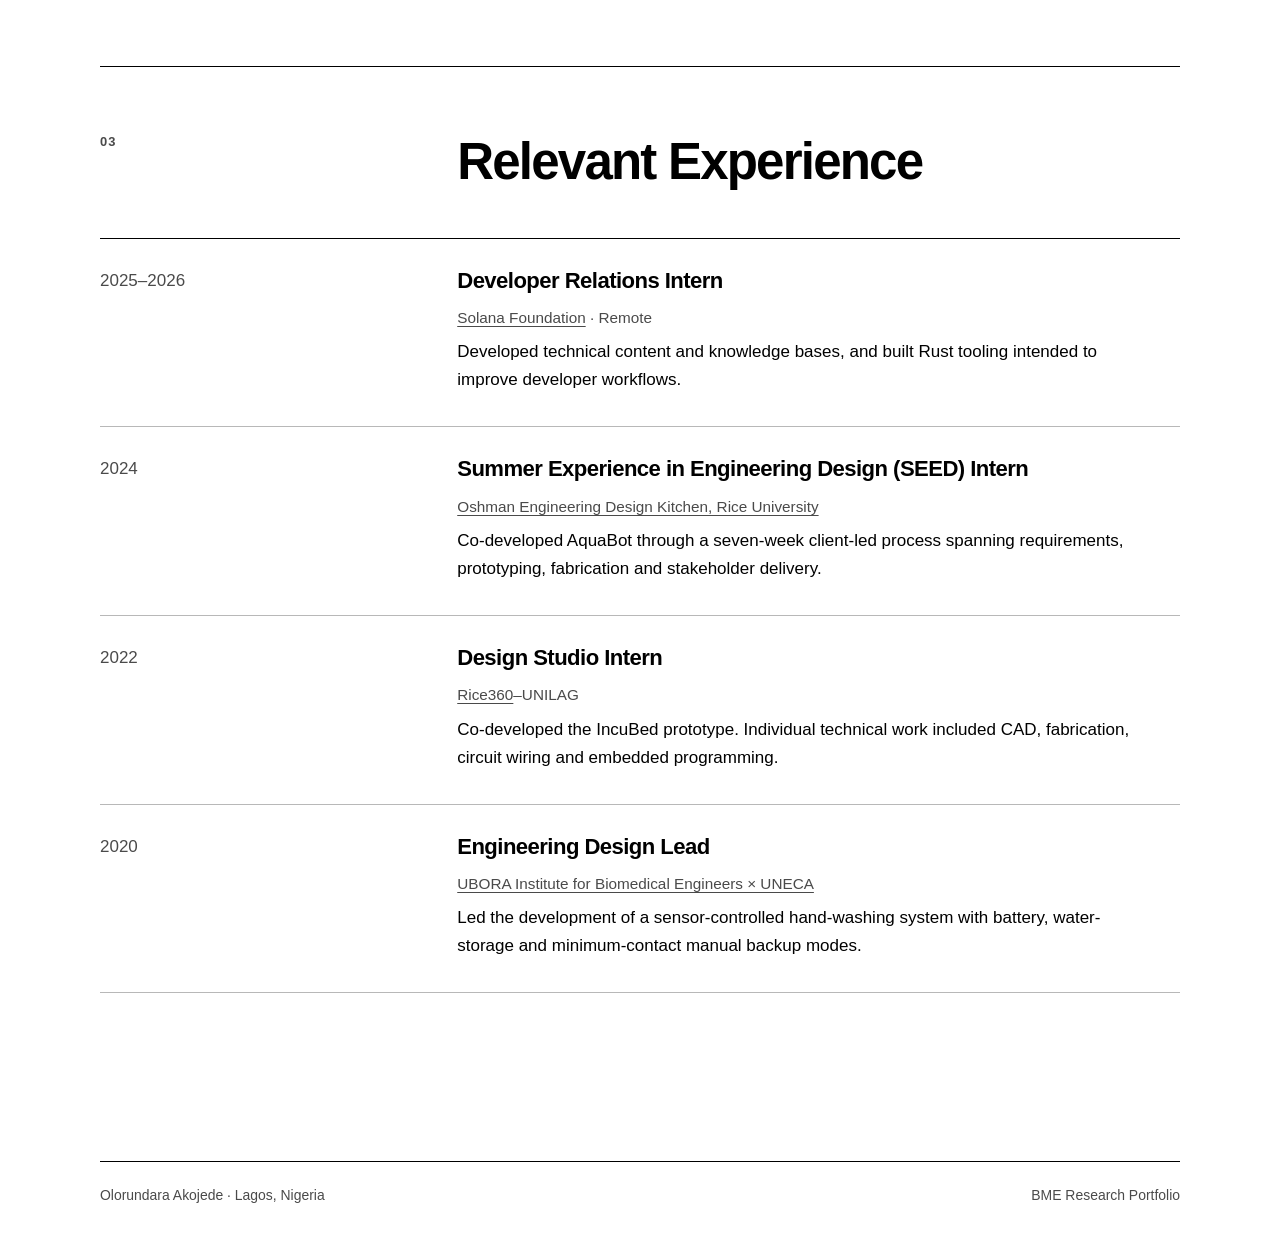
==== commit 45d5c7a7: "update cv" ====
--- a/index.html
+++ b/index.html
@@ -64,6 +64,66 @@
         </div>
       </article>
 
+      <article class="featured-work">
+        <div class="work-meta">
+          <p>Biomedical device</p>
+          <p>UNILAG Design Studio · 2022–2024</p>
+        </div>
+        <div class="work-copy">
+          <h3>IncuBed</h3>
+          <p>
+            A neonatal incubator prototype developed in response to equipment
+            maintenance and power constraints observed in Nigerian healthcare.
+            The work progressed from clinical needs assessment through concept
+            selection, CAD, fabrication and embedded thermal control.
+          </p>
+          <div class="project-links">
+            <a href="projects/incubed/">Read the case study</a>
+            <a href="downloads/incubed-technical-case-study.pdf">Download PDF</a>
+          </div>
+        </div>
+      </article>
+
+      <article class="featured-work">
+        <div class="work-meta">
+          <p>Scientific instrument</p>
+          <p>Rice OEDK · 2024</p>
+        </div>
+        <div class="work-copy">
+          <h3>AquaBot</h3>
+          <p>
+            An automated surface-water sampler designed for daily,
+            contamination-conscious collection in the Lake Houston watershed.
+            The integrated prototype combined fluid handling, indexed sample
+            storage and embedded electromechanical control.
+          </p>
+          <div class="project-links">
+            <a href="projects/aquabot/">Read the case study</a>
+            <a href="downloads/aquabot-technical-case-study.pdf">Download PDF</a>
+          </div>
+        </div>
+      </article>
+
+      <article class="featured-work">
+        <div class="work-meta">
+          <p>Public-health device</p>
+          <p>UBORA × UNECA · 2020</p>
+        </div>
+        <div class="work-copy">
+          <h3>Automated hand-washing and sanitizing system</h3>
+          <p>
+            A contact-reducing hygiene station developed during the UBORA
+            biomedical engineering boot camp. Sensors controlled water and
+            cleaning-fluid delivery, while stored water, battery operation and
+            a foot-pedal mechanism allowed the system to remain usable during
+            utility interruptions. The project was approved by its UBORA mentor.
+          </p>
+          <div class="project-links">
+            <a href="https://platform.ubora-biomedical.org/projects/fc8e7135-3fd3-4396-9abc-dc06dca22659">View the project on UBORA</a>
+          </div>
+        </div>
+      </article>
+      
       <article class="featured-work current-work">
         <div class="work-meta">
           <p class="status">Research in progress</p>
@@ -84,65 +144,6 @@
         </div>
       </article>
 
-      <article class="featured-work">
-        <div class="work-meta">
-          <p>Biomedical device</p>
-          <p>UNILAG Design Studio · 2022–2024</p>
-        </div>
-        <div class="work-copy">
-          <h3>IncuBed</h3>
-          <p>
-            A neonatal incubator prototype developed in response to equipment
-            maintenance and power constraints observed in Nigerian healthcare.
-            The work progressed from clinical needs assessment through concept
-            selection, CAD, fabrication and embedded thermal control.
-          </p>
-          <div class="project-links">
-            <a href="projects/incubed/">Read the case study</a>
-            <a href="downloads/incubed-technical-case-study.pdf">Download PDF</a>
-          </div>
-        </div>
-      </article>
-
-      <article class="featured-work">
-        <div class="work-meta">
-          <p>Scientific instrument</p>
-          <p>Rice OEDK · 2024</p>
-        </div>
-        <div class="work-copy">
-          <h3>AquaBot</h3>
-          <p>
-            An automated surface-water sampler designed for daily,
-            contamination-conscious collection in the Lake Houston watershed.
-            The integrated prototype combined fluid handling, indexed sample
-            storage and embedded electromechanical control.
-          </p>
-          <div class="project-links">
-            <a href="projects/aquabot/">Read the case study</a>
-            <a href="downloads/aquabot-technical-case-study.pdf">Download PDF</a>
-          </div>
-        </div>
-      </article>
-
-      <article class="featured-work">
-        <div class="work-meta">
-          <p>Public-health device</p>
-          <p>UBORA × UNECA · 2020</p>
-        </div>
-        <div class="work-copy">
-          <h3>Automated hand-washing and sanitizing system</h3>
-          <p>
-            A contact-reducing hygiene station developed during the UBORA
-            biomedical engineering boot camp. Sensors controlled water and
-            cleaning-fluid delivery, while stored water, battery operation and
-            a foot-pedal mechanism allowed the system to remain usable during
-            utility interruptions. The project was approved by its UBORA mentor.
-          </p>
-          <div class="project-links">
-            <a href="https://platform.ubora-biomedical.org/projects/fc8e7135-3fd3-4396-9abc-dc06dca22659">View the project on UBORA</a>
-          </div>
-        </div>
-      </article>
     </section>
 
     <section class="section" id="about" aria-labelledby="about-title">
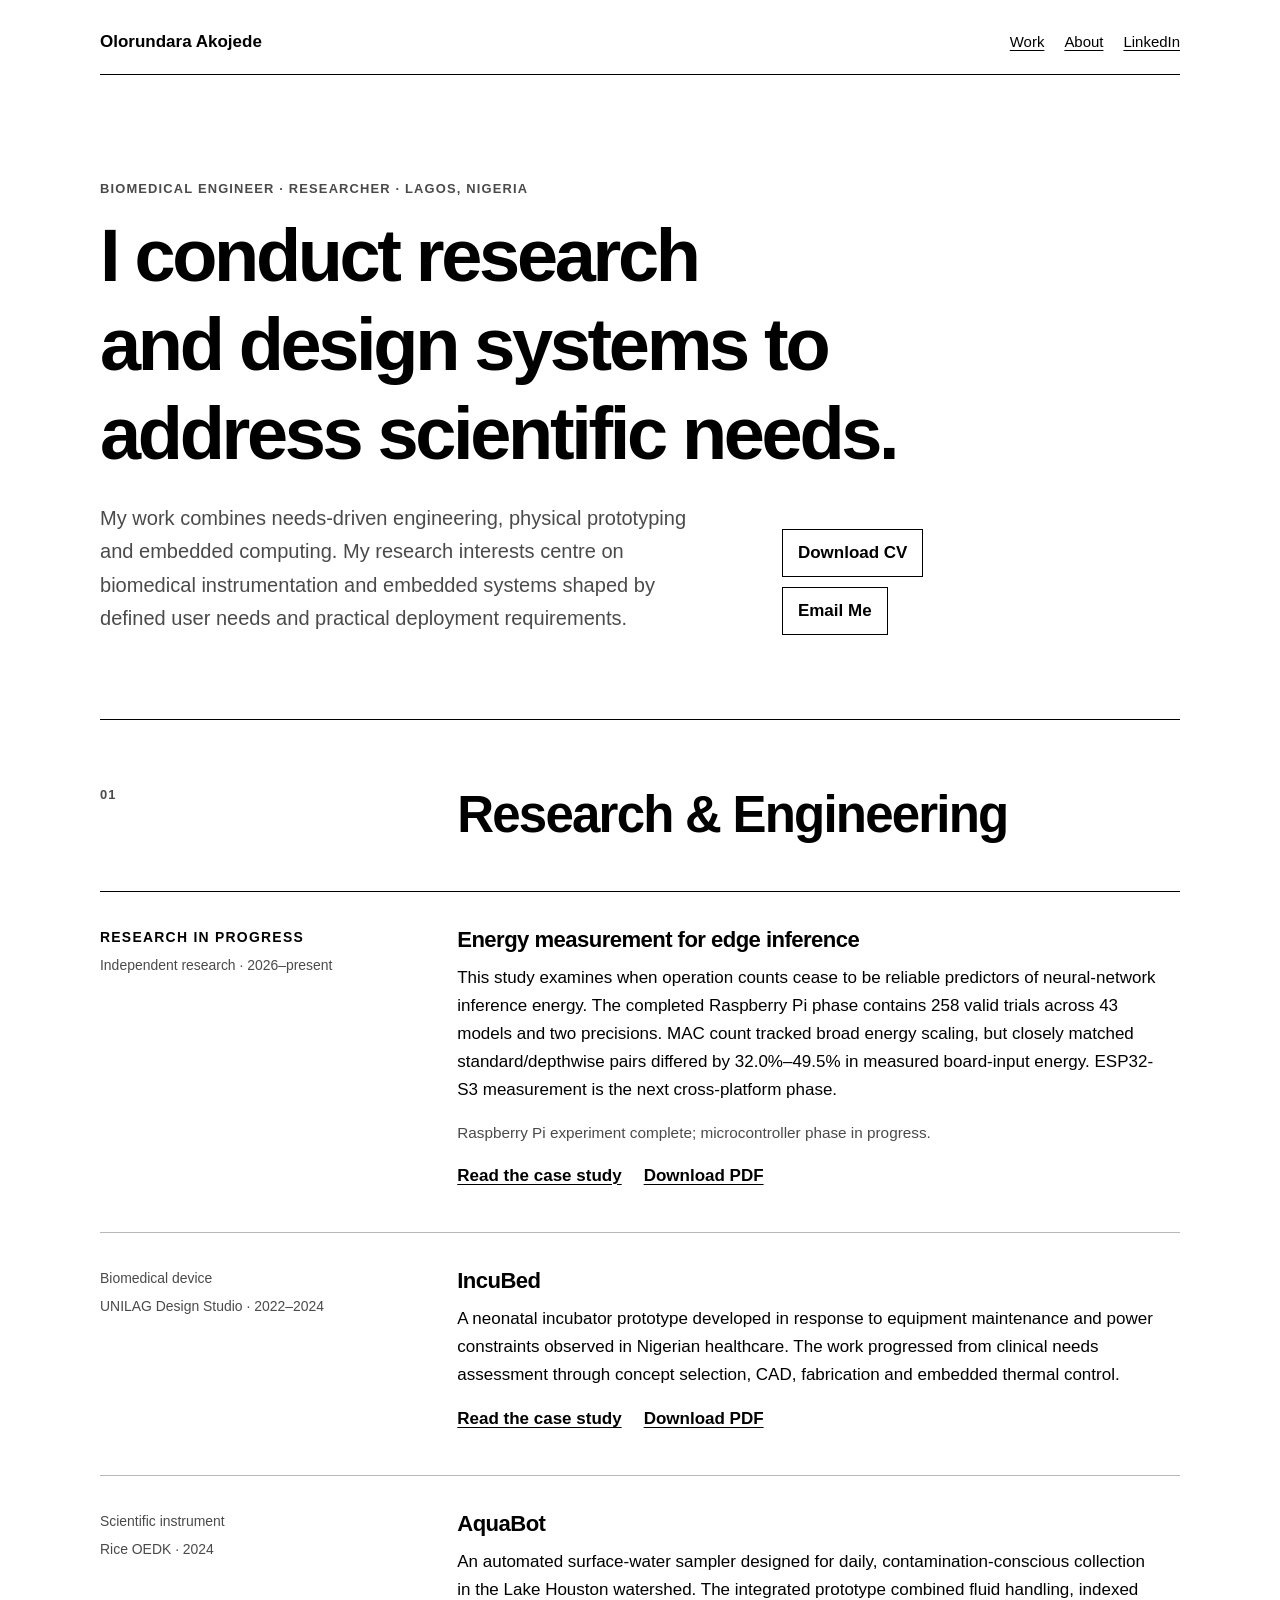
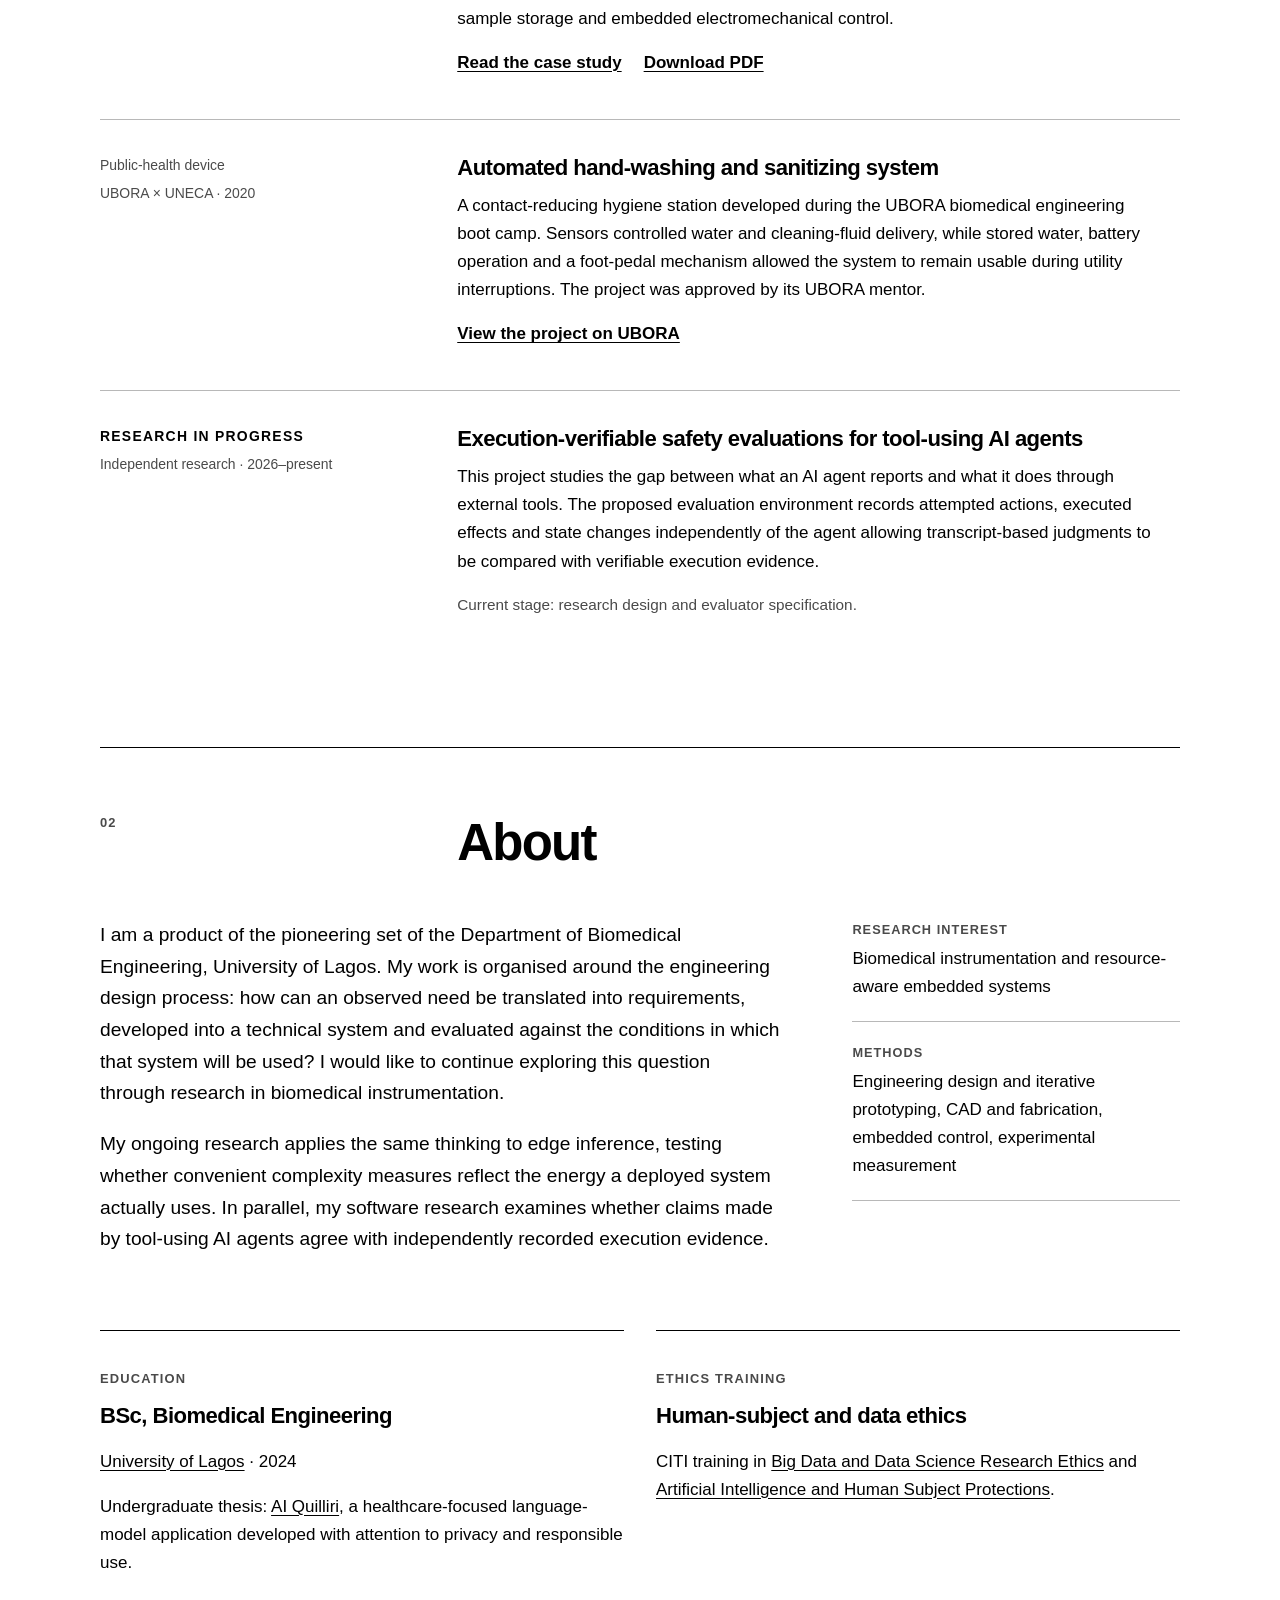
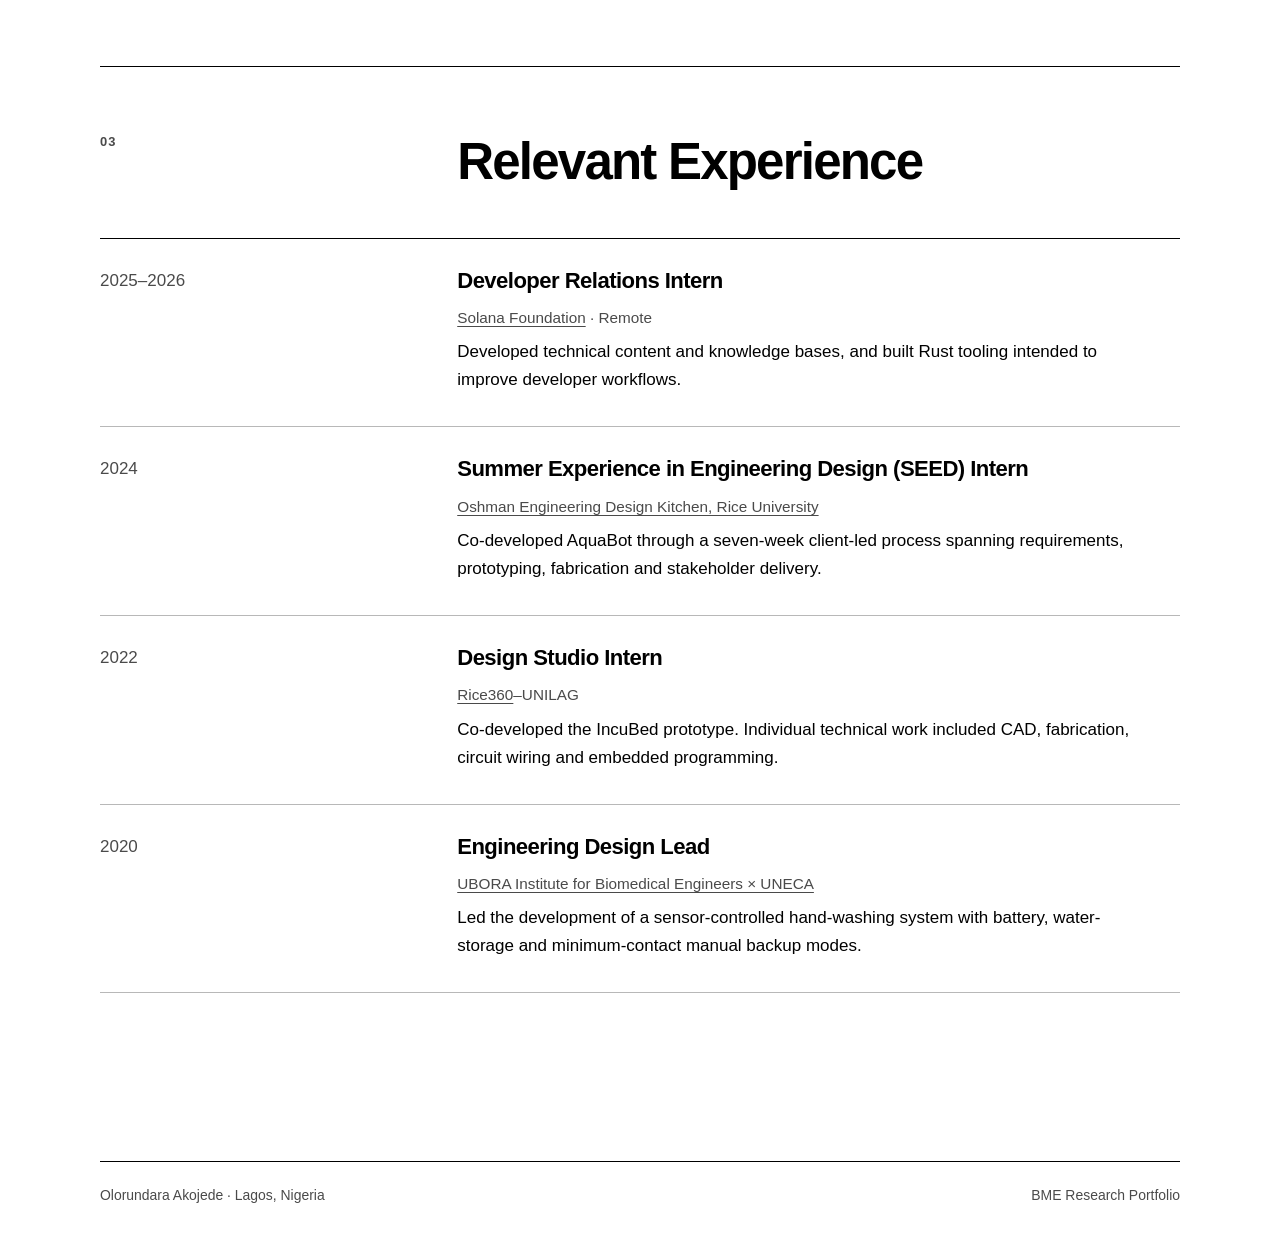
==== commit d0db6fa0: "update research progress" ====
--- a/index.html
+++ b/index.html
@@ -51,11 +51,15 @@
           <h3>Energy measurement for edge inference</h3>
           <p>
             This study examines when operation counts cease to be reliable
-            predictors of the energy consumed by neural network inference. A thorough qualitative analysis has been made on static predictors of the 43 trained and converted deployable TensorFlow Lite artifacts from a controlled model corpus. The next phase measures
-            board-level inference energy and compares it with arithmetic and runtime indicators across different execution systems.
+            predictors of neural-network inference energy. The completed
+            Raspberry Pi phase contains 258 valid trials across 43 models and
+            two precisions. MAC count tracked broad energy scaling, but
+            closely matched standard/depthwise pairs differed by 32.0%–49.5%
+            in measured board-input energy. ESP32-S3 measurement is the next
+            cross-platform phase.
           </p>
           <p class="work-note">
-            In active progress.
+            Raspberry Pi experiment complete; microcontroller phase in progress.
           </p>
           <div class="project-links">
             <a href="projects/edge-inference-energy/">Read the case study</a>
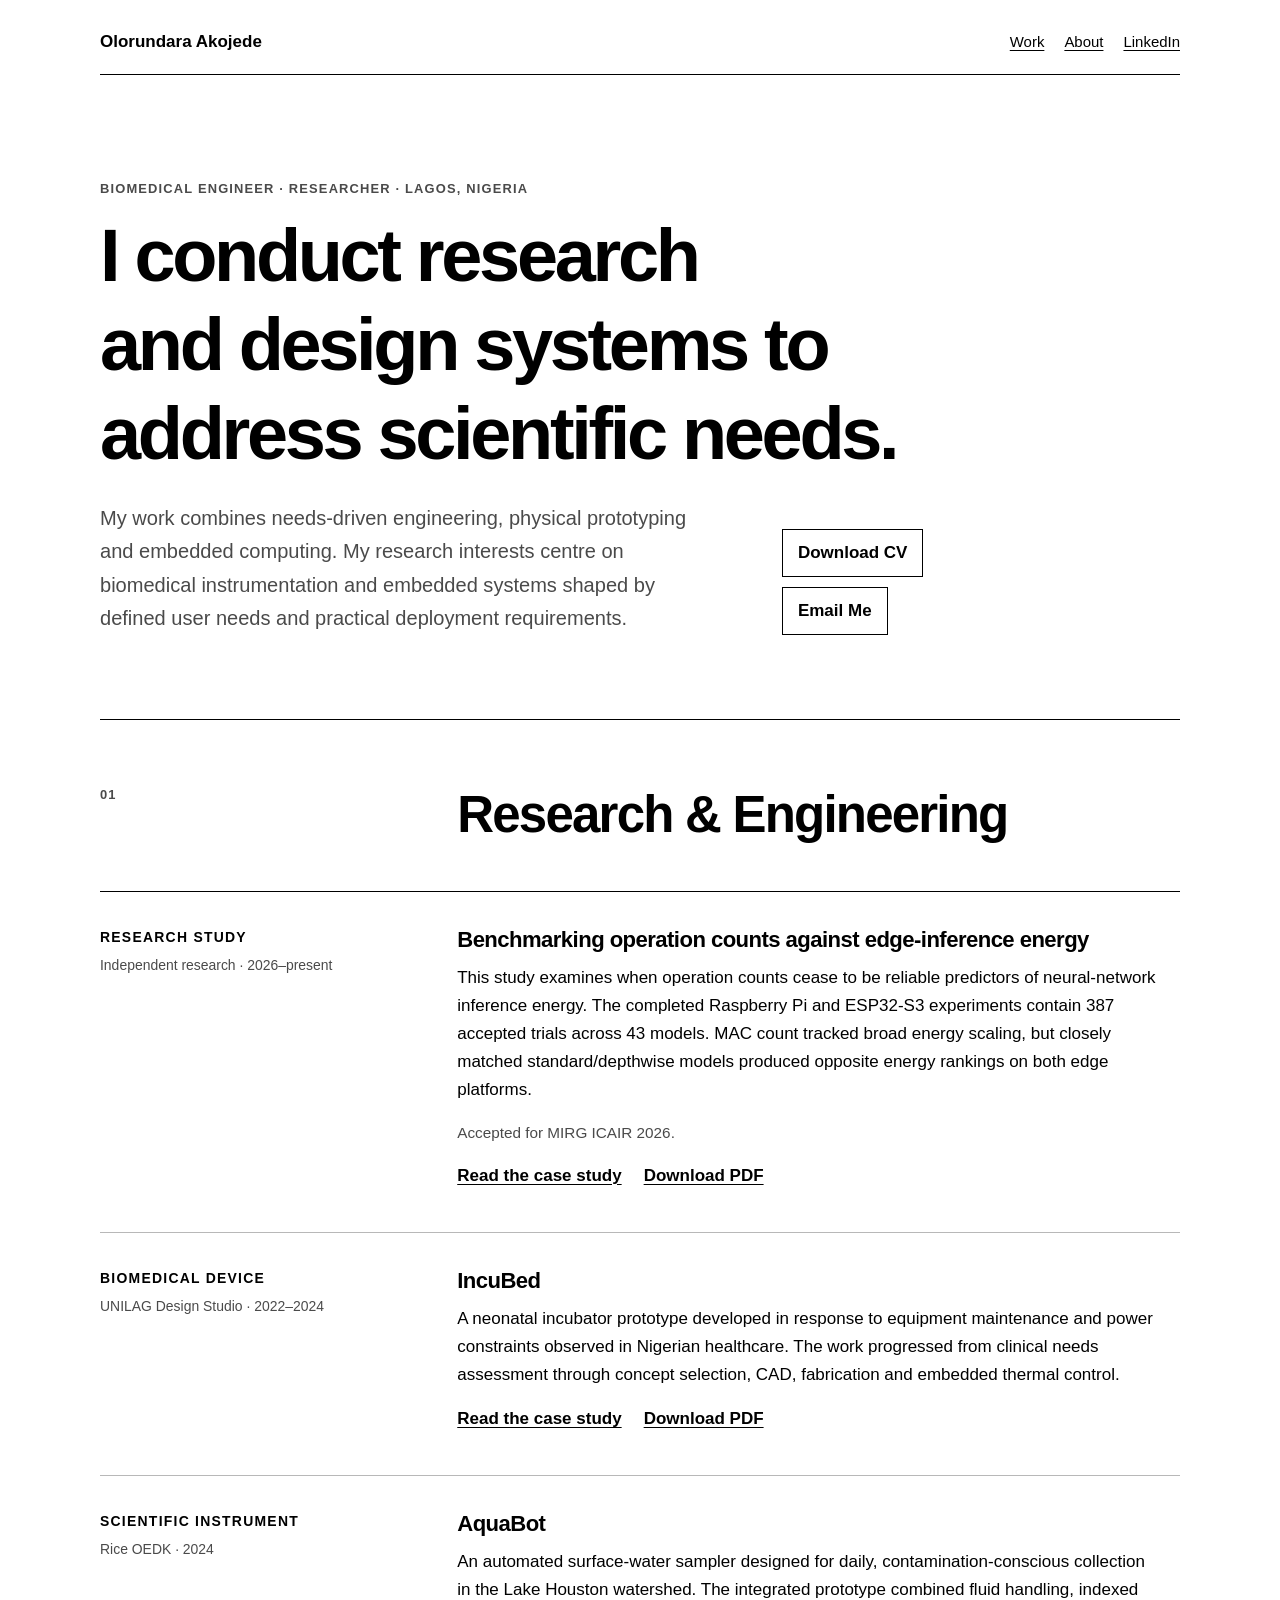
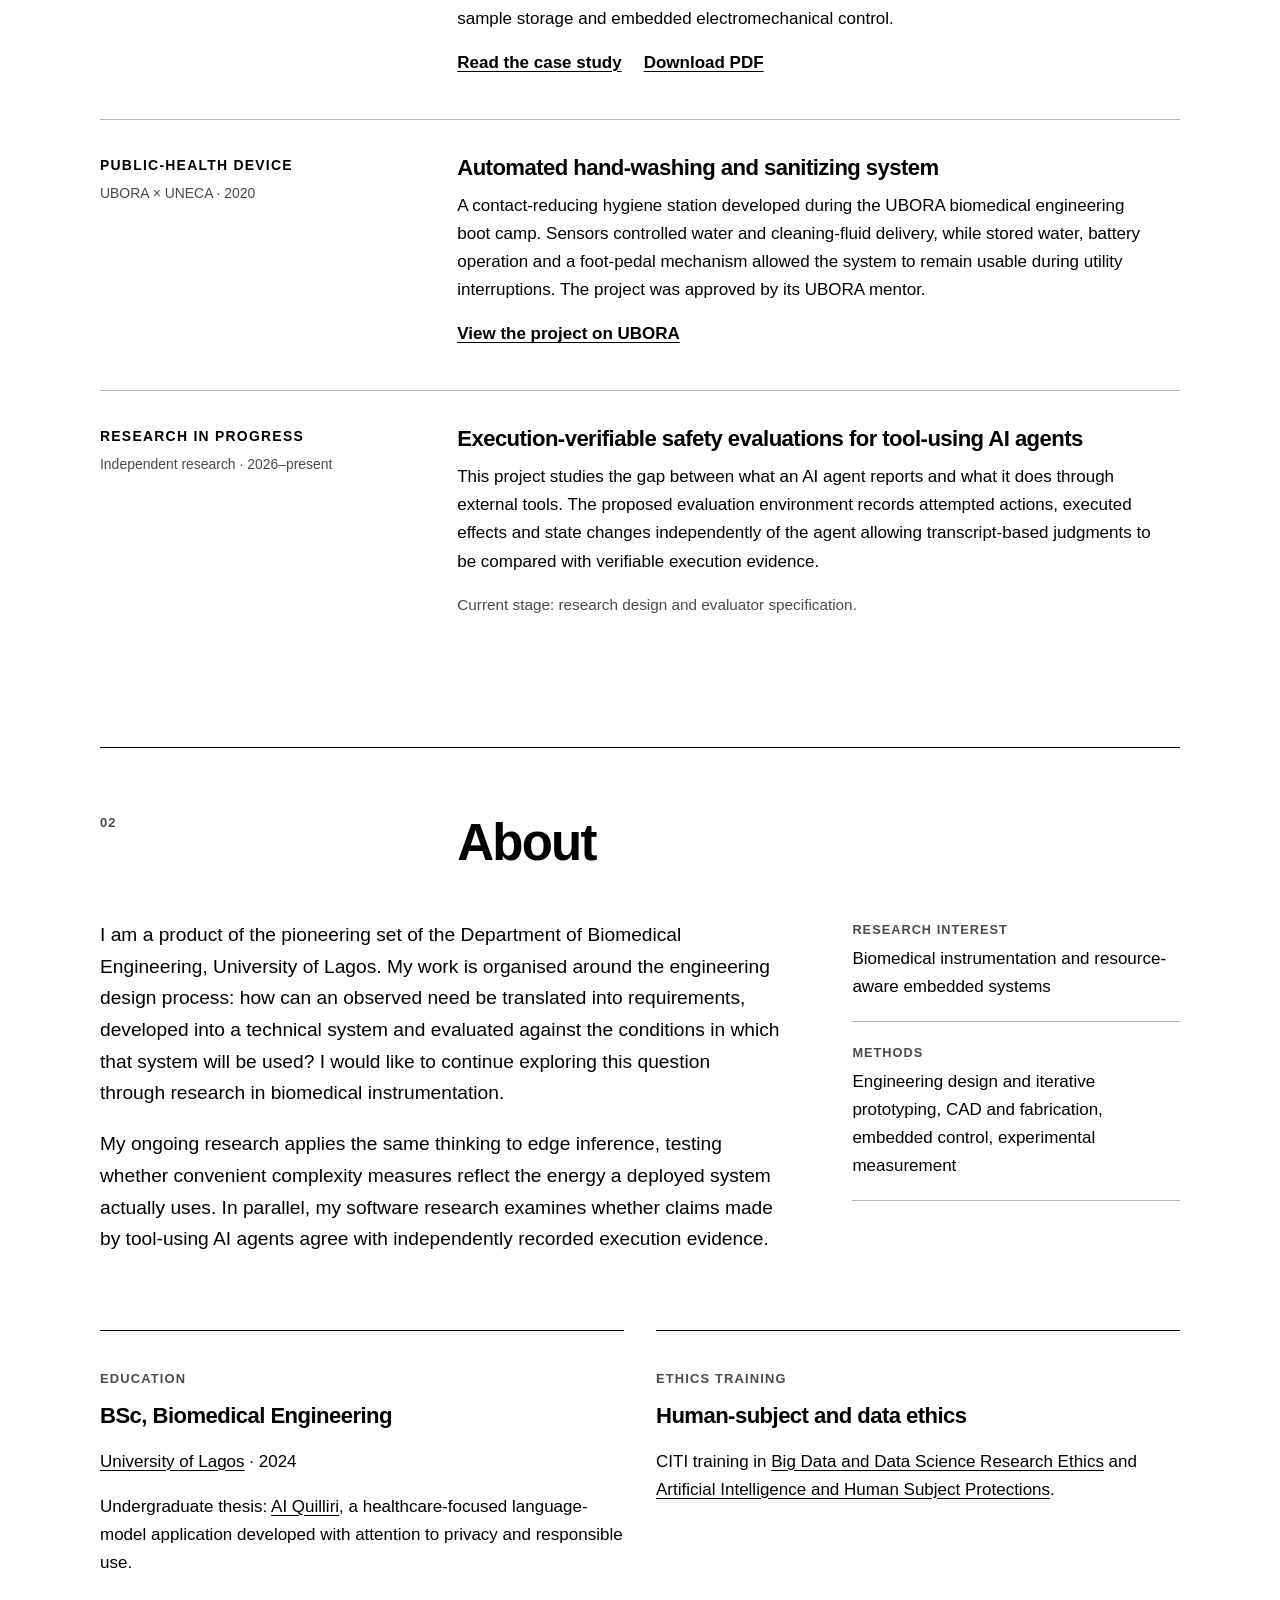
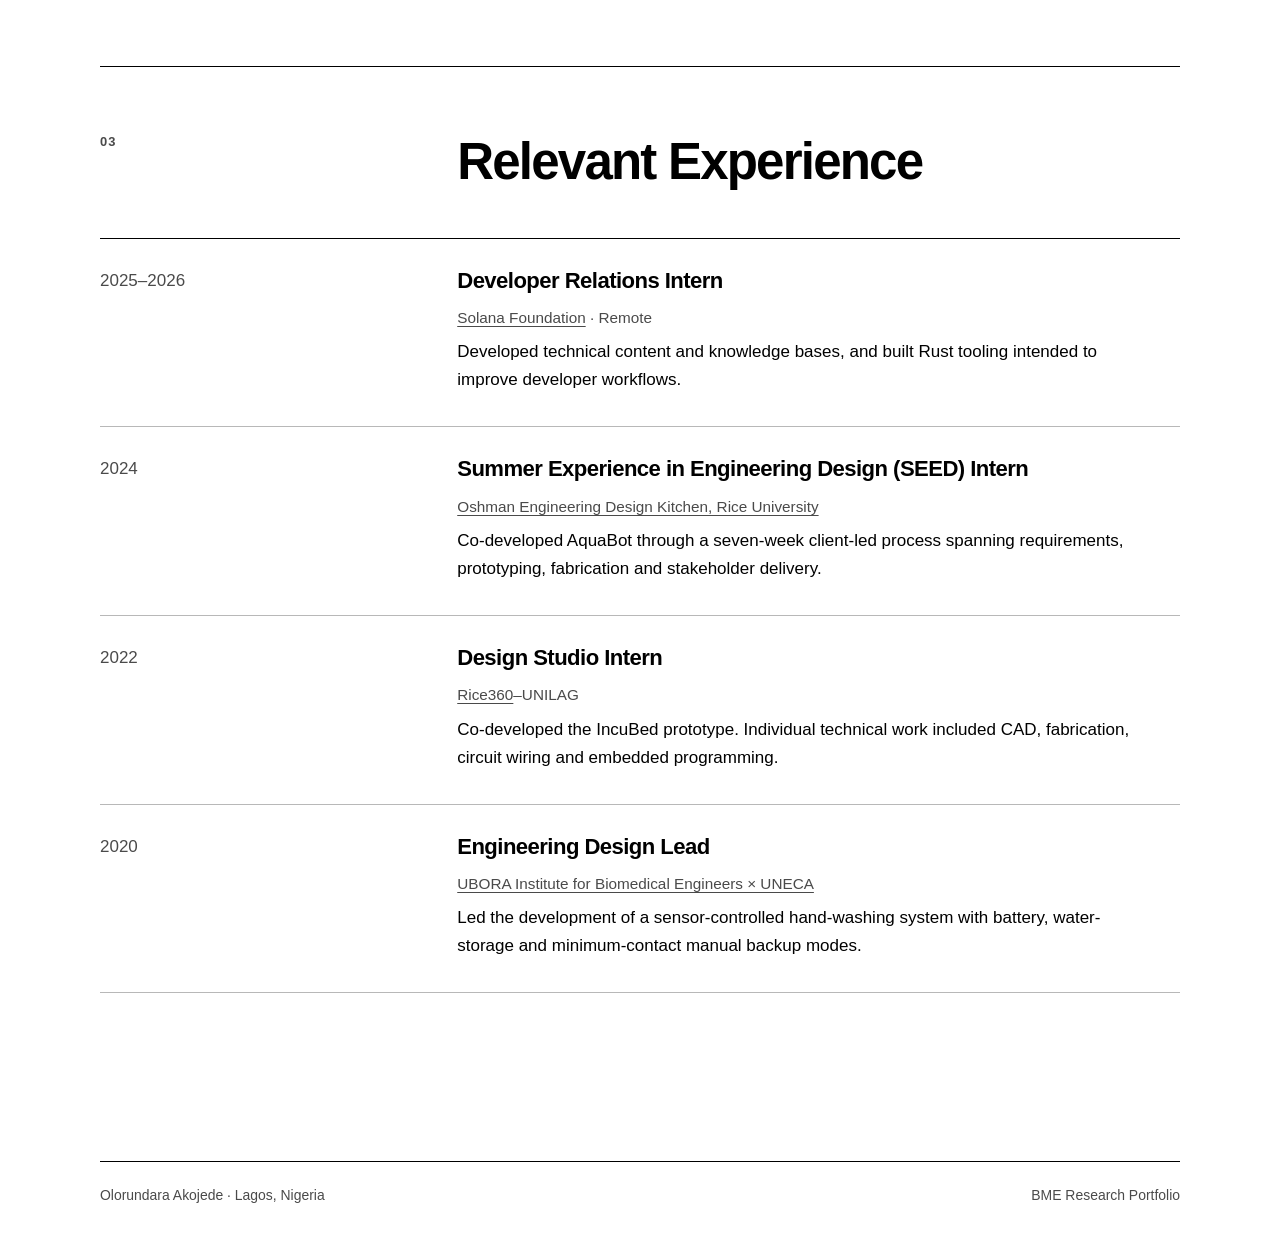
==== commit ae0bb6e2: "update research progress" ====
--- a/index.html
+++ b/index.html
@@ -44,22 +44,21 @@
 
       <article class="featured-work current-work">
         <div class="work-meta">
-          <p class="status">Research in progress</p>
+          <p class="status">Research Study</p>
           <p>Independent research · 2026–present</p>
         </div>
         <div class="work-copy">
-          <h3>Energy measurement for edge inference</h3>
+          <h3>Benchmarking operation counts against edge-inference energy</h3>
           <p>
             This study examines when operation counts cease to be reliable
             predictors of neural-network inference energy. The completed
-            Raspberry Pi phase contains 258 valid trials across 43 models and
-            two precisions. MAC count tracked broad energy scaling, but
-            closely matched standard/depthwise pairs differed by 32.0%–49.5%
-            in measured board-input energy. ESP32-S3 measurement is the next
-            cross-platform phase.
+            Raspberry Pi and ESP32-S3 experiments contain 387 accepted trials
+            across 43 models. MAC count tracked broad energy scaling, but
+            closely matched standard/depthwise models produced opposite energy
+            rankings on both edge platforms.
           </p>
           <p class="work-note">
-            Raspberry Pi experiment complete; microcontroller phase in progress.
+            Accepted for MIRG ICAIR 2026.
           </p>
           <div class="project-links">
             <a href="projects/edge-inference-energy/">Read the case study</a>
@@ -70,7 +69,7 @@
 
       <article class="featured-work">
         <div class="work-meta">
-          <p>Biomedical device</p>
+          <p class="status">Biomedical Device</p>
           <p>UNILAG Design Studio · 2022–2024</p>
         </div>
         <div class="work-copy">
@@ -90,7 +89,7 @@
 
       <article class="featured-work">
         <div class="work-meta">
-          <p>Scientific instrument</p>
+          <p class="status">Scientific Instrument</p>
           <p>Rice OEDK · 2024</p>
         </div>
         <div class="work-copy">
@@ -110,7 +109,7 @@
 
       <article class="featured-work">
         <div class="work-meta">
-          <p>Public-health device</p>
+          <p class="status">Public-Health Device</p>
           <p>UBORA × UNECA · 2020</p>
         </div>
         <div class="work-copy">
@@ -130,7 +129,7 @@
       
       <article class="featured-work current-work">
         <div class="work-meta">
-          <p class="status">Research in progress</p>
+          <p class="status">Research in Progress</p>
           <p>Independent research · 2026–present</p>
         </div>
         <div class="work-copy">
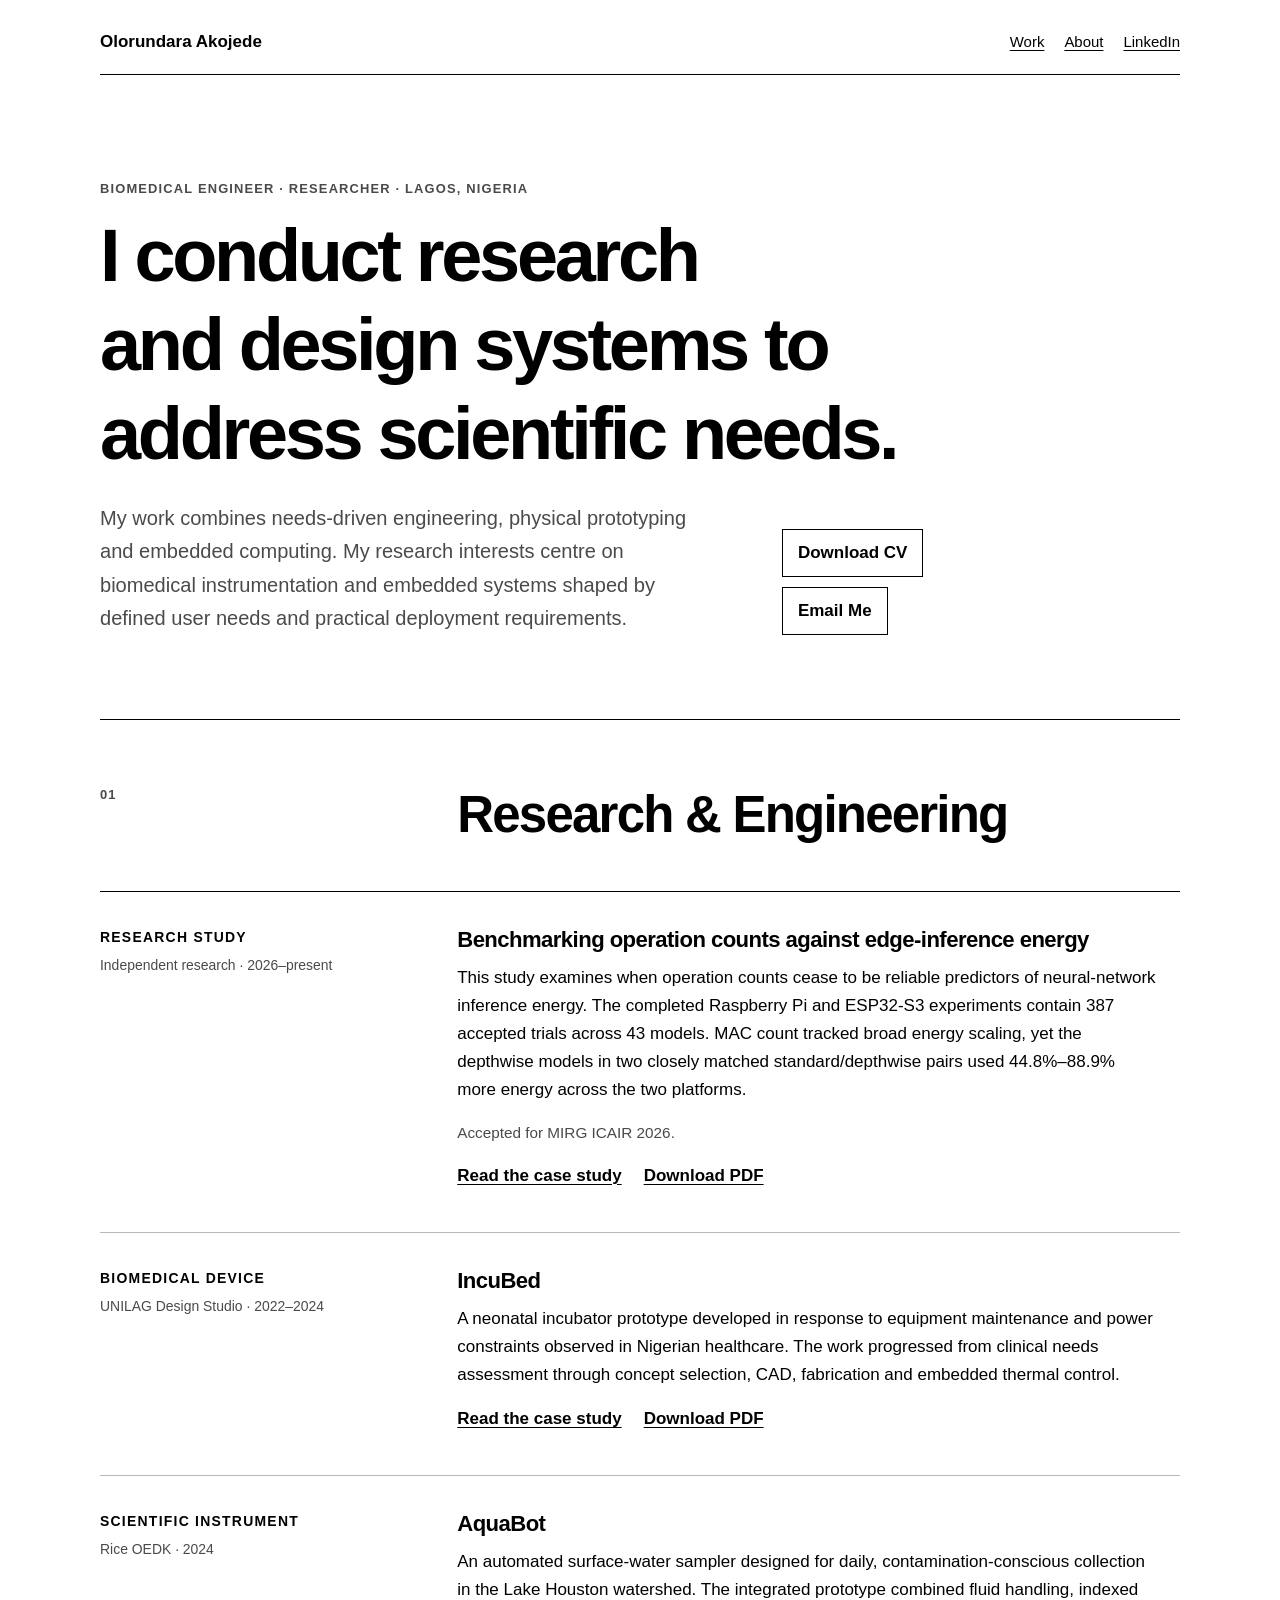
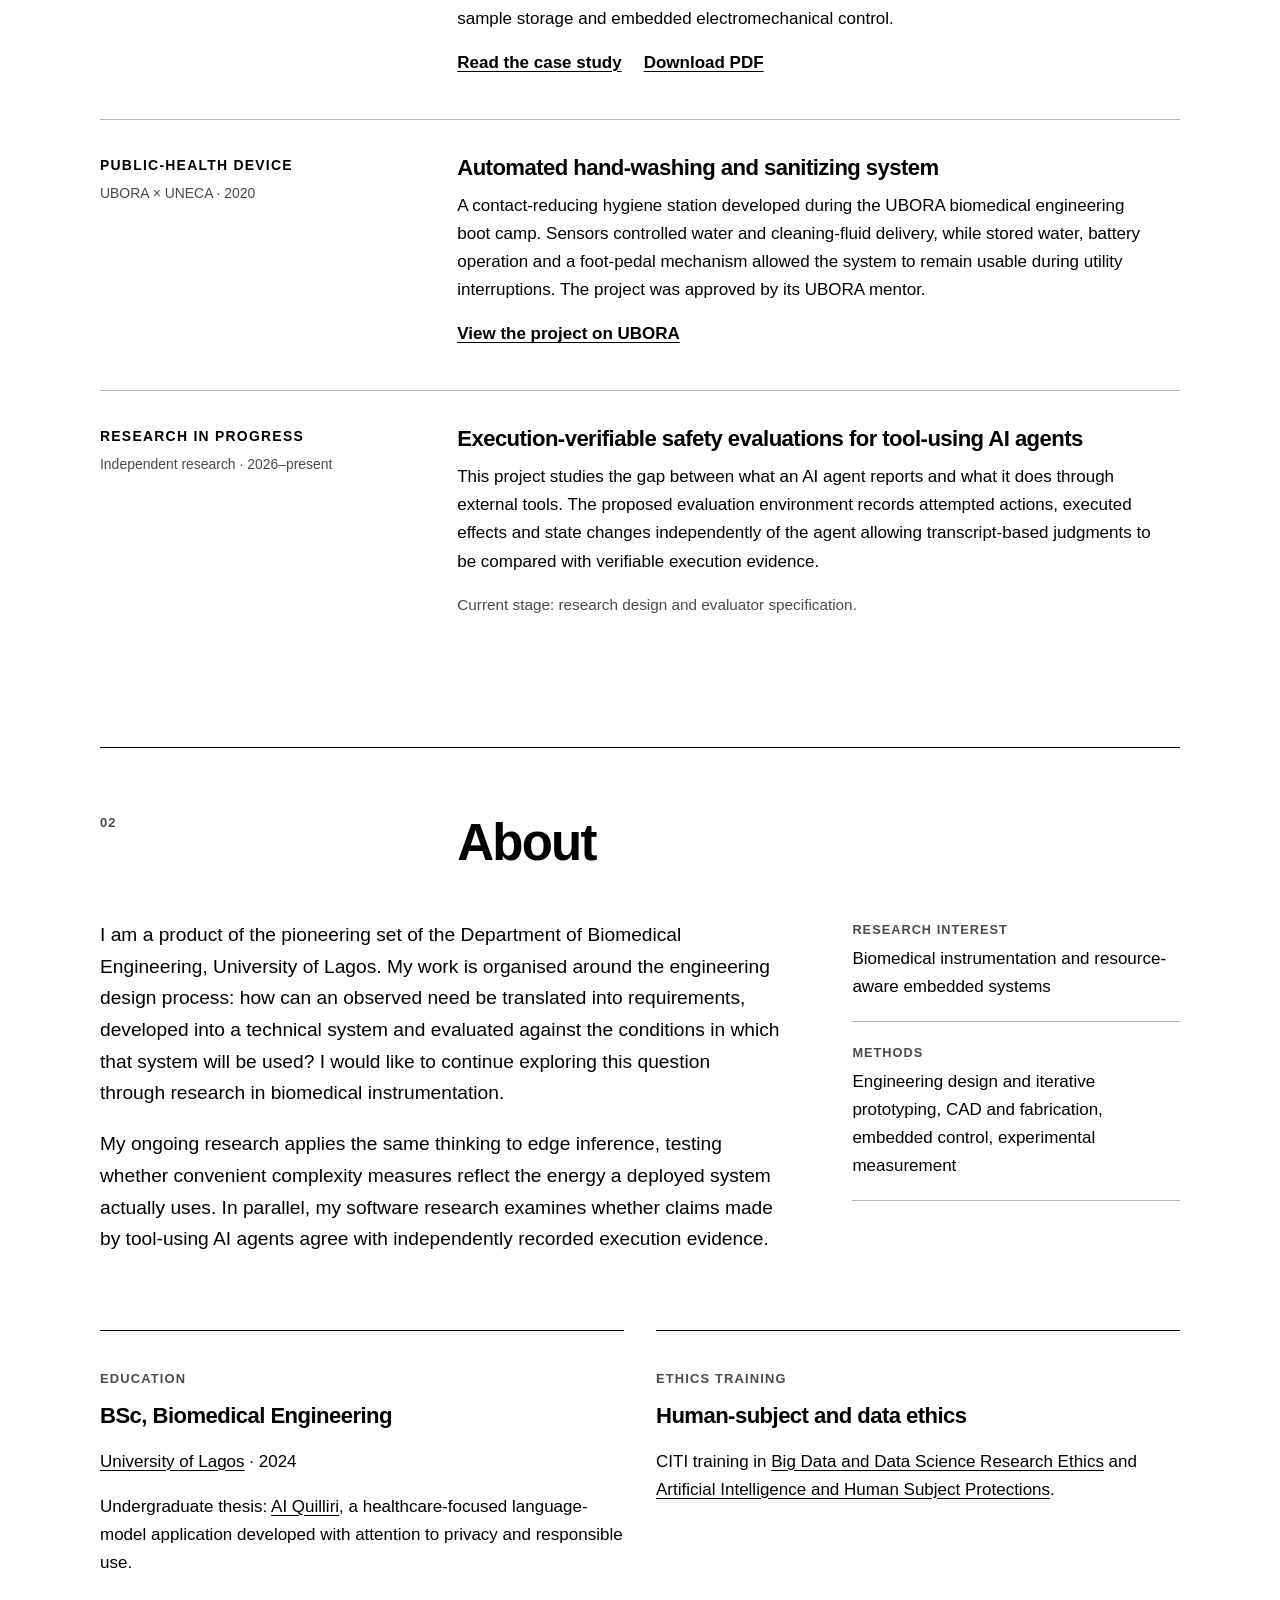
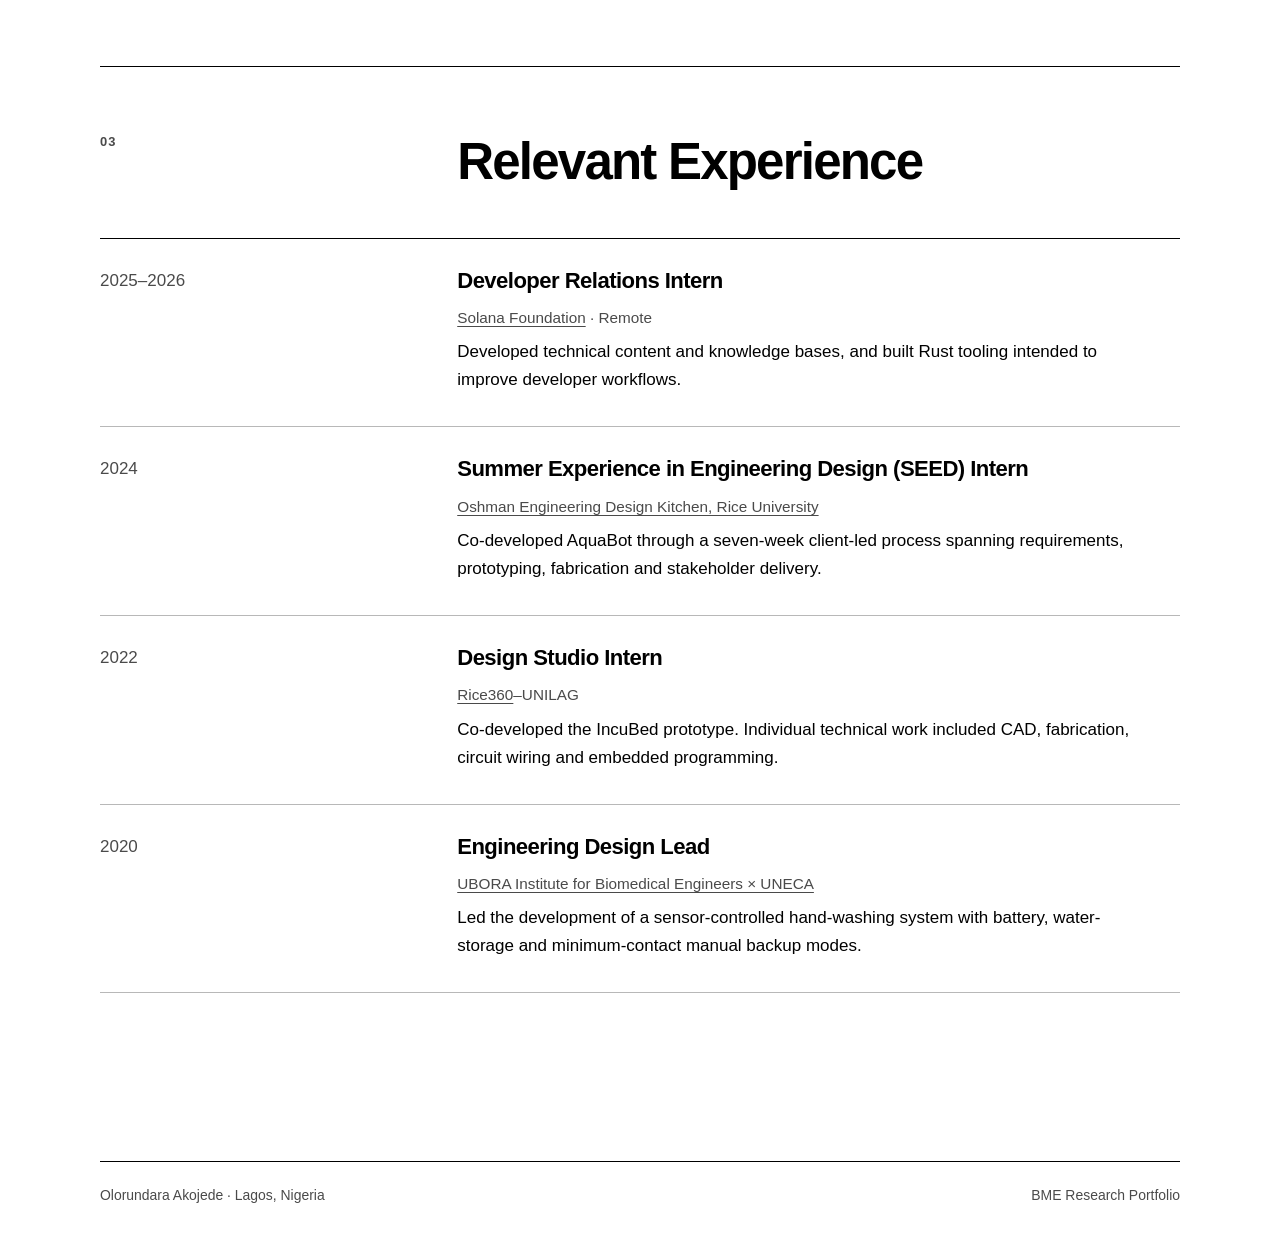
==== commit 02320b95: "updated research" ====
--- a/index.html
+++ b/index.html
@@ -53,9 +53,9 @@
             This study examines when operation counts cease to be reliable
             predictors of neural-network inference energy. The completed
             Raspberry Pi and ESP32-S3 experiments contain 387 accepted trials
-            across 43 models. MAC count tracked broad energy scaling, but
-            closely matched standard/depthwise models produced opposite energy
-            rankings on both edge platforms.
+            across 43 models. MAC count tracked broad energy scaling, yet the
+            depthwise models in two closely matched standard/depthwise pairs
+            used 44.8%–88.9% more energy across the two platforms.
           </p>
           <p class="work-note">
             Accepted for MIRG ICAIR 2026.
--- a/styles.css
+++ b/styles.css
@@ -417,6 +417,14 @@
   font-family: Arial, Helvetica, sans-serif;
   font-size: 0.88rem;
   line-height: 1.45;
+}
+
+.project-report caption {
+  caption-side: top;
+  padding: 0 0 0.55rem;
+  font-weight: 700;
+  text-align: left;
+  break-after: avoid;
 }
 
 th,
@@ -556,6 +564,14 @@
     break-inside: avoid;
   }
 
+  .project-report p:has(> img) {
+    break-after: avoid;
+  }
+
+  .project-report p:has(> img) + p {
+    break-before: avoid;
+  }
+
   table {
     display: table;
     overflow: visible;
